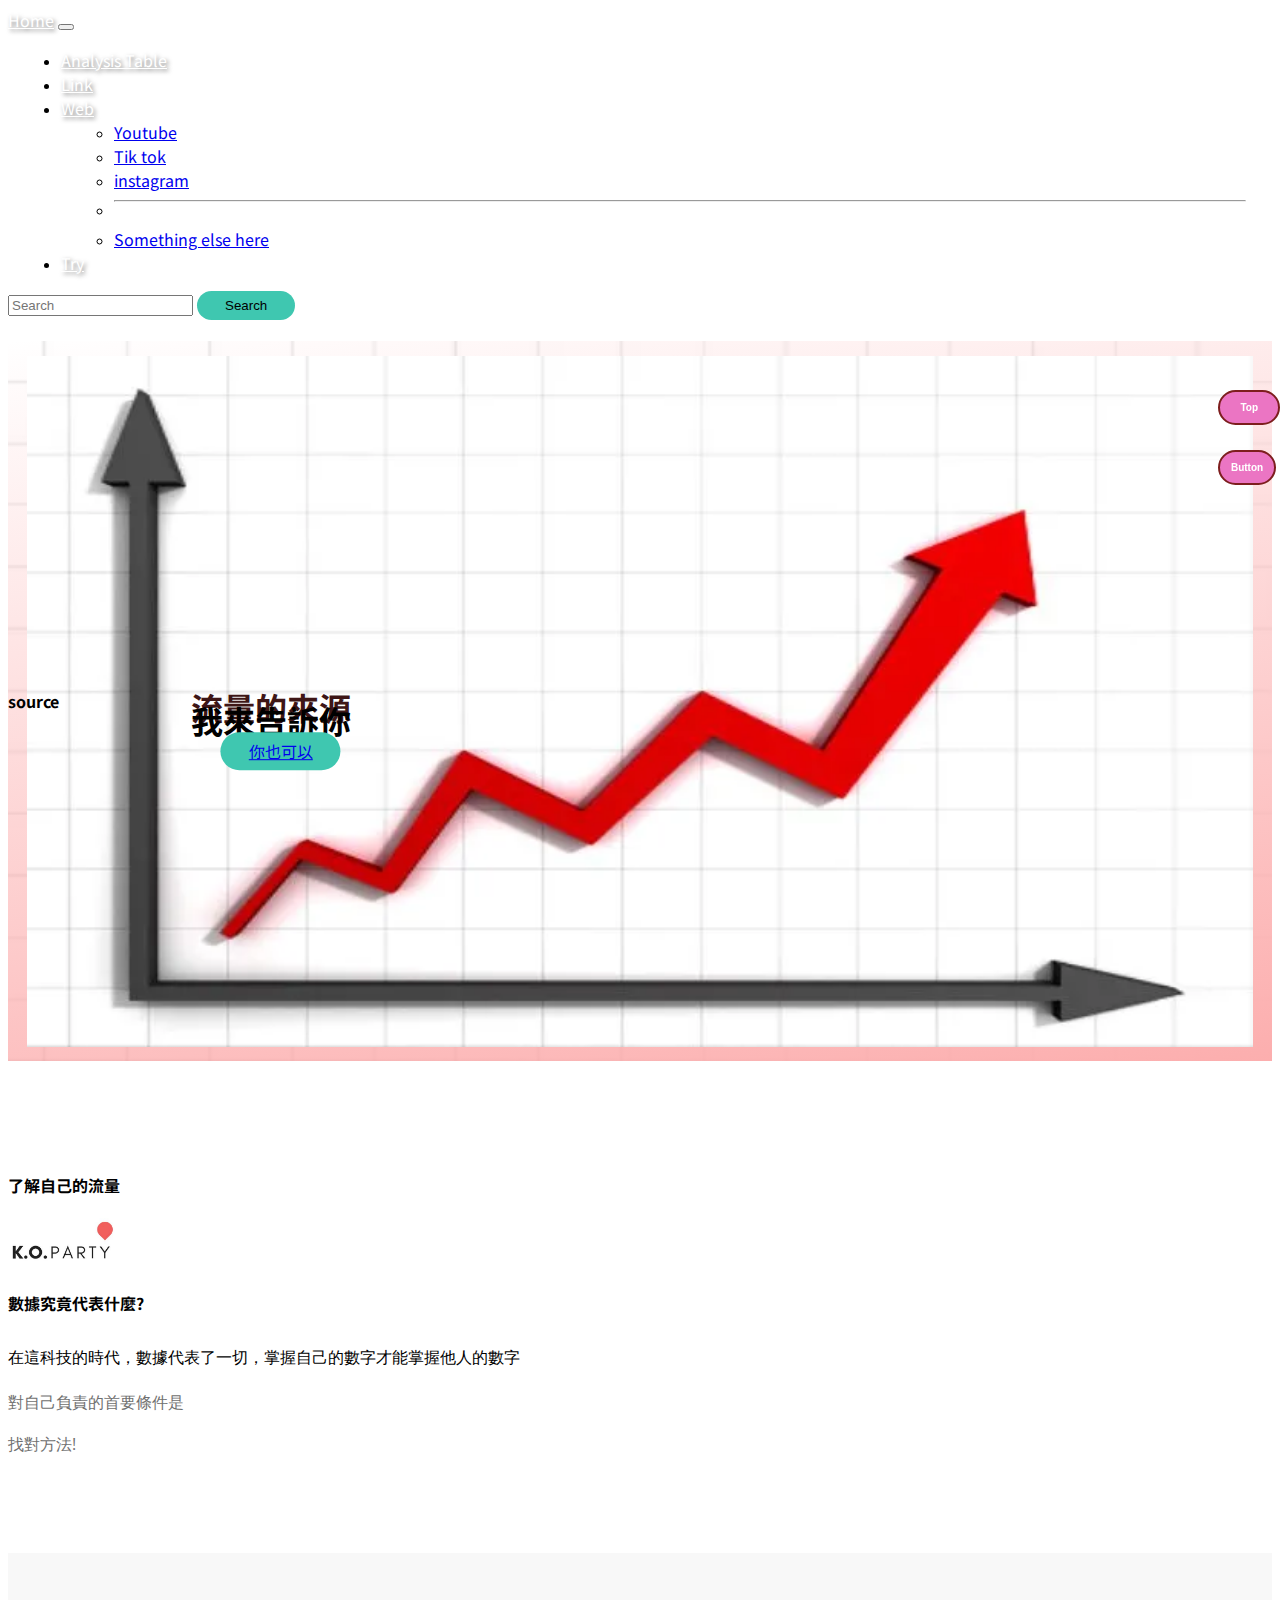
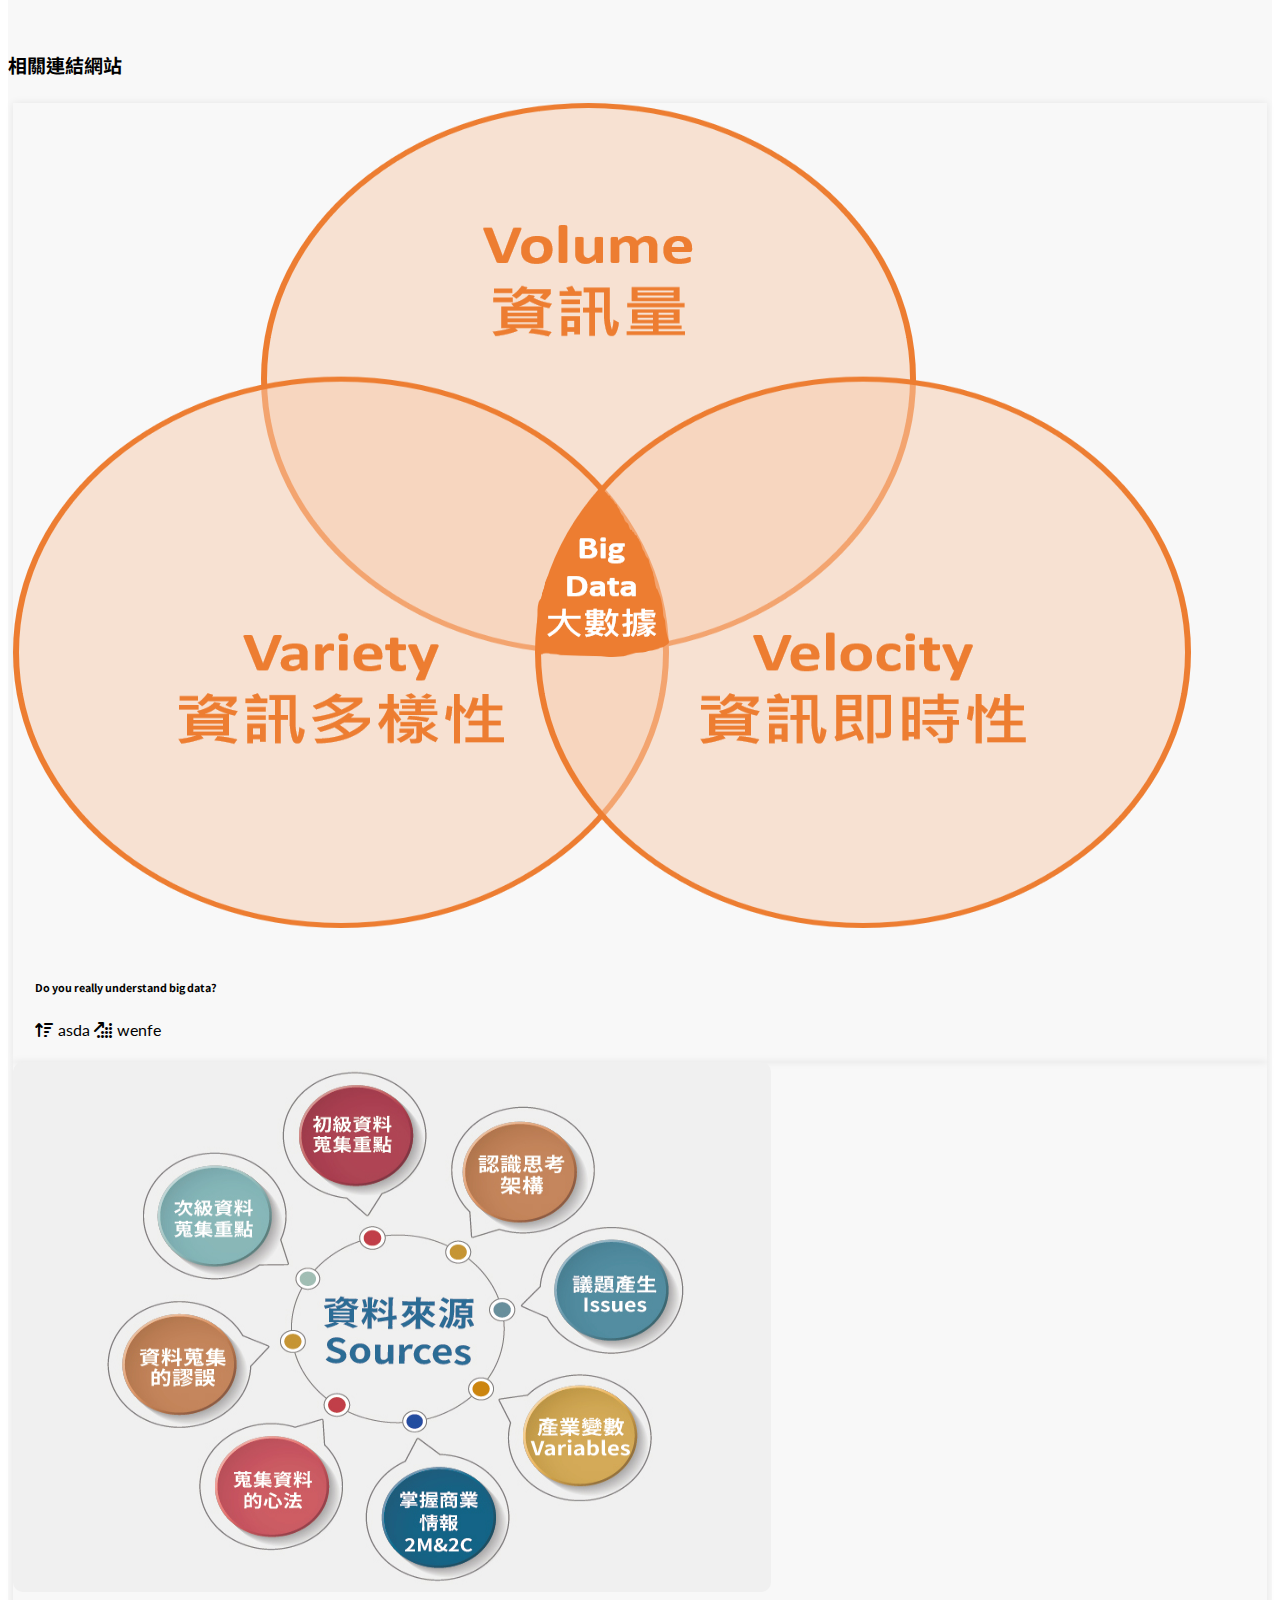
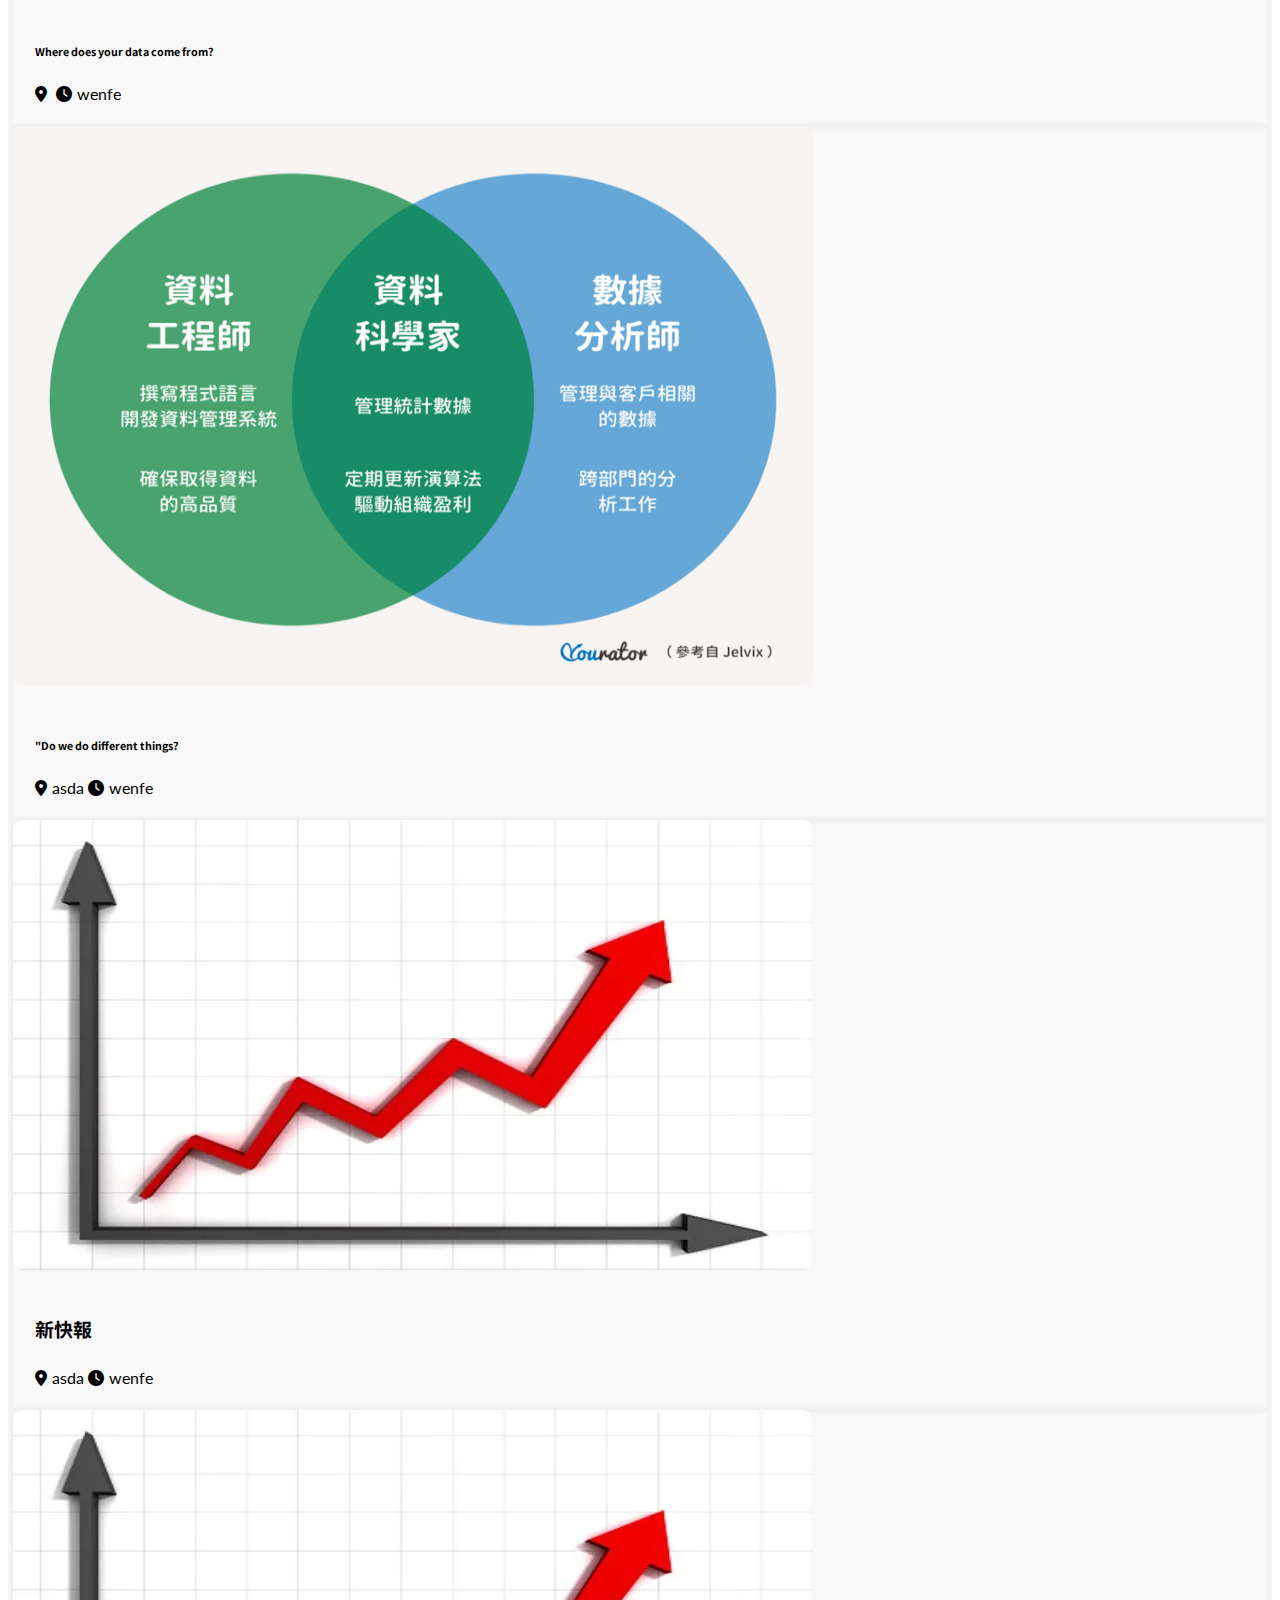
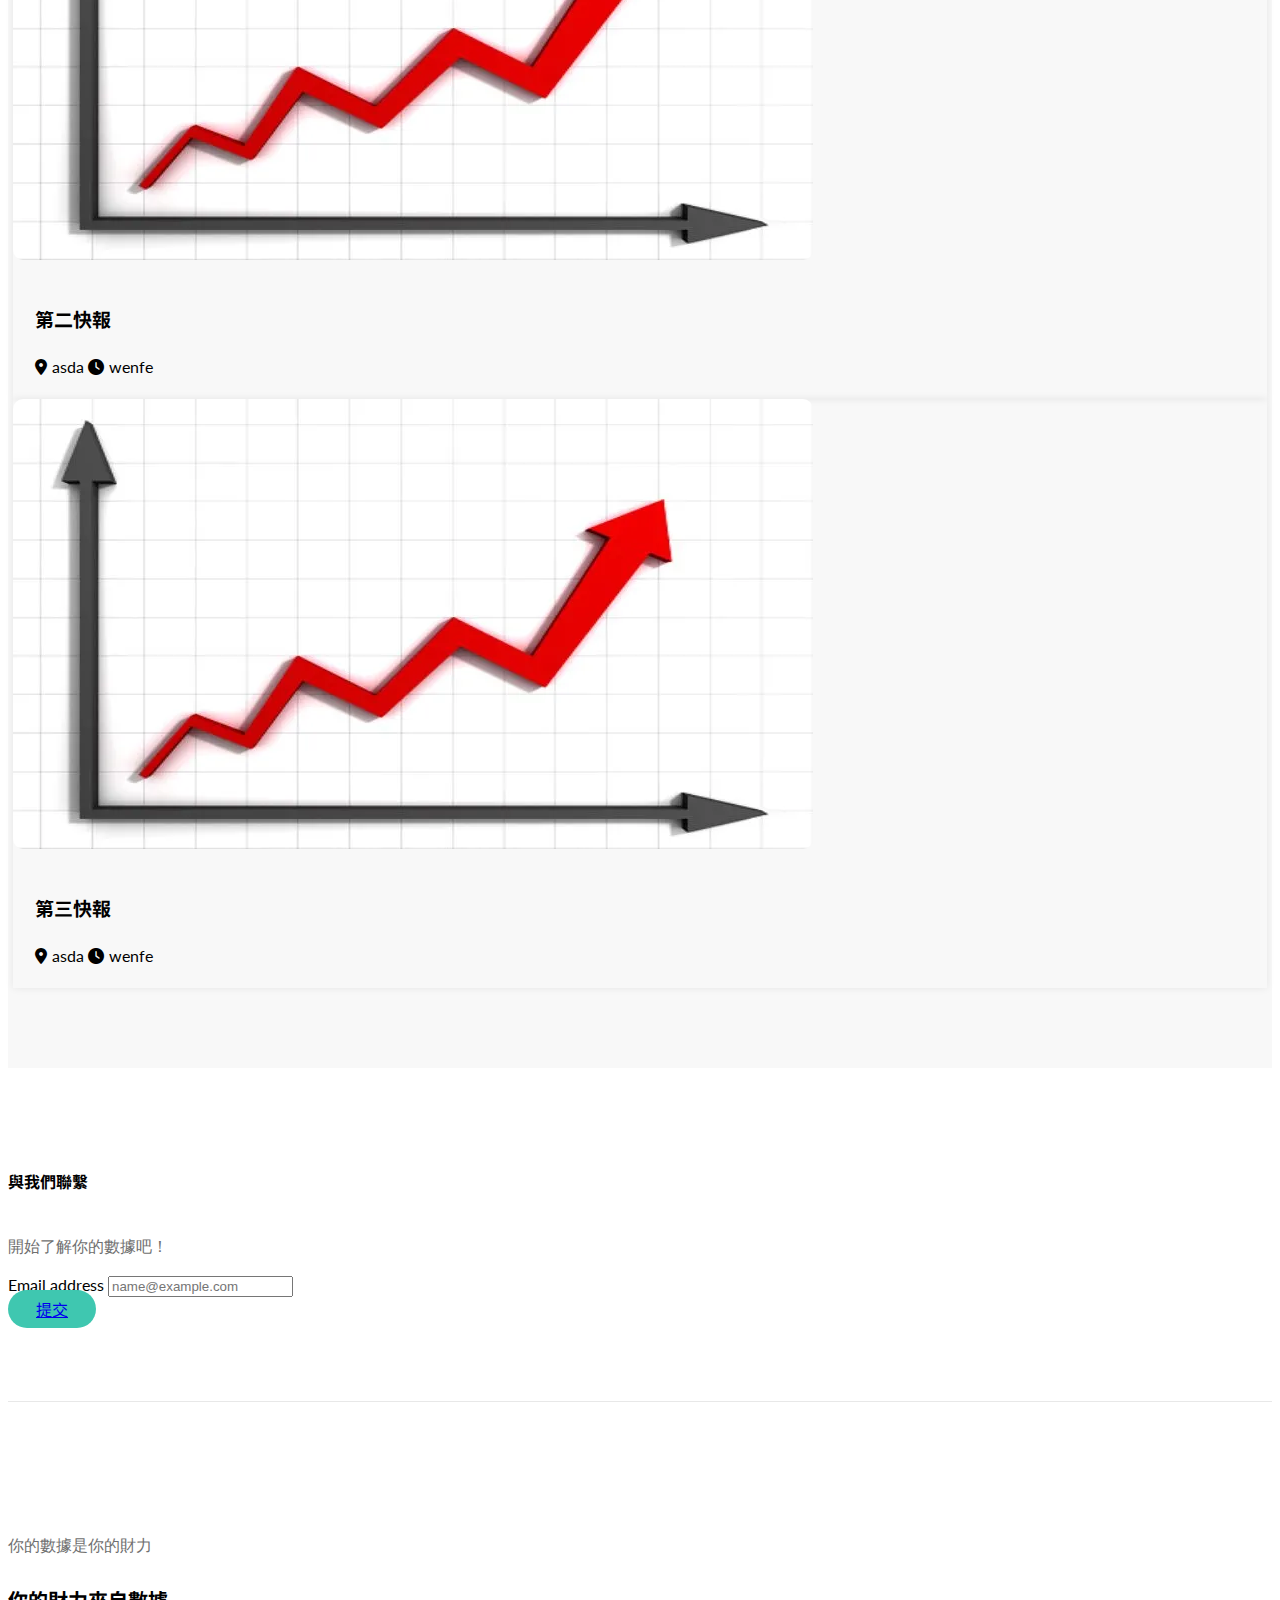
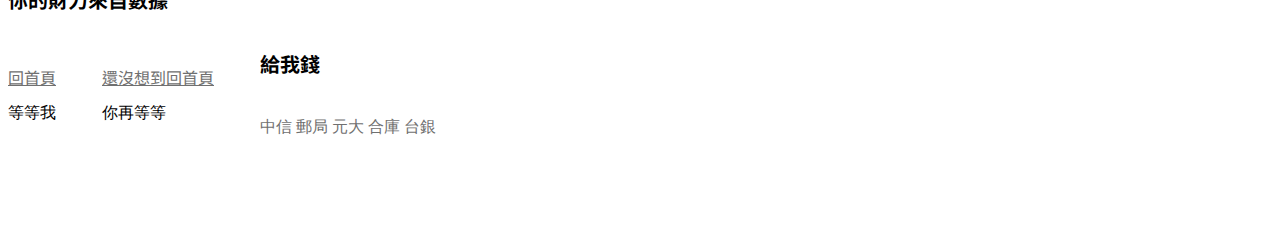
==== index.html @ a4af2086 "Add files via upload" ====
<!DOCTYPE html>
<head>
    <!-- RWD -->
    <meta name="viewport" content="width=device-width, initial-scale=1">
    <!-- 自適應網頁(螢幕大小) -->
    <!-- bootstrap -->
    <link href="https://cdn.jsdelivr.net/npm/bootstrap@5.3.0/dist/css/bootstrap.min.css" rel="stylesheet" integrity="sha384-9ndCyUaIbzAi2FUVXJi0CjmCapSmO7SnpJef0486qhLnuZ2cdeRhO02iuK6FUUVM" crossorigin="anonymous">
    <script src="https://cdn.jsdelivr.net/npm/bootstrap@5.3.0/dist/js/bootstrap.bundle.min.js" integrity="sha384-geWF76RCwLtnZ8qwWowPQNguL3RmwHVBC9FhGdlKrxdiJJigb/j/68SIy3Te4Bkz" crossorigin="anonymous"></script>
    <!-- css -->
    <link rel = "stylesheet" href = "css/style.css">
    <!-- 中文字形 -->
    <link rel="preconnect" href="https://fonts.googleapis.com">
    <link rel="preconnect" href="https://fonts.gstatic.com" crossorigin>
    <link href="https://fonts.googleapis.com/css2?family=Noto+Sans+TC:wght@500&display=swap" rel="stylesheet">
    <!-- 英文字形 -->
    <link rel="preconnect" href="https://fonts.googleapis.com">
    <link rel="preconnect" href="https://fonts.gstatic.com" crossorigin>
    <link href="https://fonts.googleapis.com/css2?family=Open+Sans:ital,wght@1,500&display=swap" rel="stylesheet">

    <link rel="preconnect" href="https://fonts.googleapis.com">
    <link rel="preconnect" href="https://fonts.gstatic.com" crossorigin>
    <link href="https://fonts.googleapis.com/css2?family=Lato:ital@1&display=swap" rel="stylesheet">
    <!-- icon -->
    <link rel="stylesheet" href="https://cdnjs.cloudflare.com/ajax/libs/font-awesome/6.4.0/css/all.min.css">
    <script src="https://kit.fontawesome.com/893f1b6282.js" crossorigin="anonymous"></script>
    
</head>
<body>
    <div id="button-container">
        <button id = "top-button">Top</button>
        <button id = "bottom-button">Button</button>
    </div>
    <div class = 'container'>
        <header>
        <!-- nav -->
        <nav class="navbar navbar-expand-lg bg-danger-subtle">
            <div class="container-fluid">
            <a class="navbar-brand text-with-shadow" aria-current="page" href="#" >Home</a>
            <button class="navbar-toggler" type="button" data-bs-toggle="collapse" data-bs-target="#navbarSupportedContent" aria-controls="navbarSupportedContent" aria-expanded="false" aria-label="Toggle navigation">
                <span class="navbar-toggler-icon"></span>
            </button>
            <div class="collapse navbar-collapse" id="navbarSupportedContent">
                <ul class="navbar-nav me-auto mb-2 mb-lg-0">
                <li class="nav-item">
                    <a class="nav-link text-with-shadow" href="#">Analysis Table</a>
                </li>
                <li class="nav-item">
                    <a class="nav-link text-with-shadow" href="#">Link</a>
                </li>
                <li class="nav-item dropdown">
                    <a class="nav-link dropdown-toggle text-with-shadow" href="#" role="button" data-bs-toggle="dropdown" aria-expanded="false">
                    Web
                    </a>
                    <ul class="dropdown-menu">
                    <li><a class="dropdown-item" href="https://support.google.com/youtube/answer/9314356?hl=zh-Hant">Youtube</a></li>
                    <li><a class="dropdown-item" href="https://www.ikjzd.com/articles/147794">Tik tok</a></li>
                    <li><a class="dropdown-item" href="https://www.ig-hero.com/ig%E6%B5%81%E9%87%8F%E6%80%8E%E9%BA%BC%E7%9C%8B-%E6%8F%90%E5%8D%87%E6%B5%81%E9%87%8F3%E5%A4%A7%E7%A7%98%E8%A8%A3/">instagram</a></li>
                    <li><hr class="dropdown-divider"></li>
                    <li><a class="dropdown-item" href="#">Something else here</a></li>
                    </ul>
                </li>
                <li class="nav-item">
                    <!-- <a class="nav-link disabled">Disabled</a> -->
                    <a class="nav-link text-with-shadow" href = "#">Try</a>
                </li>
                </ul>
                <form class="d-flex" role="search">
                <input class="form-control me-2" type="search" placeholder="Search" aria-label="Search">
                <button class="btn bg-danger text-light fw-medium" type="submit">Search</button>
                </form>
            </div>
            </div>
        </nav>
        </header>
    </div>
    <!-- 第一個區塊banner -->
    <section id="intro"  style = "background: linear-gradient(-10deg, #FCAEAE, transparent) 60%, url(pictures/arrow.jpg) no-repeat center;background-size: cover;">    
        <div class = "jumbotron">
            <div class = "container"> <!-- 如果css有變化 就用div -->
                <div class="col-lg-3 col-md-6" style="padding-right: 0; margin-right: -15px;">
                    <h1 class="display-5 fw-medium" style="margin-right: -15px; background-color: transparent; color: #3e1616; position: absolute; top: 6%; left: 17%; transform: translate(-20%, -60%);">流量的來源</h1>
                </div>               
                <div class="col-lg-3 col-md-6" style="padding-right: 0;">
                      <h1 class="display-6 text-bg-secondary fw-medium" style="margin-right: 0;position: absolute; top:60%; left: 17%; transform: translate(-20%, -60%);">我來告訴你</h1>
                </div>
                <div class="col-lg-2 col-md-6">
                      <h4 class="text-dark mt-3">source</h4>
                </div>
               
                <div class="col-lg-2 col-md-6" style="position: relative;">
                    <a class="btn bg-secondary btn-lg text-light fw-medium" href="#" role="button" style="position: absolute; top: 80%; left: 10%; transform: translate(72%, -60%);">你也可以</a>
                </div>
            </div> 
        </div>
    </section>
    <!-- 第二個區塊介簡 -->
    <section id="second">    
        <div class = "container"> 
            <div class = "row">  
                <div class = "col-md-6 offset-md-2 text-certer"> 
                    <h4>了解自己的流量</h4>
                    <div class = "row"> 
                        <div class = "col-md-4 text-center"> 
                            <img src = pictures/logo.jpg  >
                            <h5>數據究竟代表什麼?</h5>
                        </div>
                        <div class = "col-md-8 text-left"> 
                            <p class = 'lead text fw-medium'>在這科技的時代，數據代表了一切，掌握自己的數字才能掌握他人的數字</p>
                            <p>對自己負責的首要條件是</p>
                            <p>找對方法!</p>
                        </div>
                    </div>
                </div>
            </div>
        </div>  
    </section>
    <!-- 第三個區塊介簡 -->
    <section id="latest">      
        <div class = "container"> 
            <div class = "row">  
                <div class = "col-md-12 text-certer"> 
                        <h4>相關連結網站</h4>
                    <div class = "row"> 
                        <div class = "col-md-4 text-left"> 
                            <div class = 'outer'>
                                <a href = 'https://www.lalamove.com/zh-tw/blog/%E4%B8%80%E6%AC%A1%E6%90%9E%E6%87%82%E5%A4%A7%E6%95%B8%E6%93%9A'>
                                    <div class = 'upper' style="max-width: 100%;">
                                        <img src = "pictures/大數據.jpg" style="max-width: 100%; height: auto; aspect-ratio: 5/3.5;"> 
                                    </div>
                                    </a>    
                                    <div class = "lower"> 
                                        <h6 style="white-space: normal;">Do you really understand big data?</h6>
                                        <span><i class="fa-solid fa-arrow-up-wide-short"></i>asda</span>
                                        <!-- i font awesome -->
                                        <span><i class="fa-solid fa-arrow-up-right-dots"></i>wenfe</span>
                                    </div>
                            </div>
                        </div>
                        <div class = "col-md-4 text-left"> 
                            <div class = 'outer'>
                                <a href = 'http://www.asia-learning.com/course/itemlist/103100'>
                                    <div class = 'upper' style="max-width: 100%;">
                                        <img src = "pictures/sources_map.jpg" style="max-width: 100%; height: auto; aspect-ratio: 5/3.5;"> 
                                    </div>
                                    </a>    
                                    <div class = "lower"> 
                                        <h6 style="white-space: normal;">Where does your data come from?</h6>
                                        <span><i class = 'fas fa-map-marker-alt'></i></span>
                                        <!-- i font awesome -->
                                        <span><i class = 'fas fa-clock'></i>wenfe</span>
                                    </div>
                            </div>
                        </div>
                        <div class = "col-md-4 text-left"> 
                            <div class = 'outer'>
                                <a href = 'https://www.yourator.co/articles/277'>
                                    <div class = 'upper' style="max-width: 100%;">
                                        <img src = "pictures/category.jpg" style="max-width: 100%; height: auto; aspect-ratio: 5/3.5;"> 
                                    </div>
                                    </a>    
                                    <div class = "lower"> 
                                        <h6>"Do we do different things?</h6>
                                        <span><i class = 'fas fa-map-marker-alt'></i>asda</span>
                                        <!-- i font awesome -->
                                        <span><i class = 'fas fa-clock'></i>wenfe</span>
                                    </div>
                            </div>
                        </div>
                        
                    </div>
                    <div class = "row"> 
                        <div class = "col-md-4 text-left"> 
                            <div class = 'outer'>
                                <a href = '#'>
                                    <div class = 'upper'>
                                        <img src = "pictures/arrow.jpg"> 
                                    </div>
                                    </a>    
                                    <div class = "lower"> 
                                        <h4>新快報</h4>
                                        <span><i class = 'fas fa-map-marker-alt'></i>asda</span>
                                        <!-- i font awesome -->
                                        <span><i class = 'fas fa-clock'></i>wenfe</span>
                                    </div>
                            </div>
                        </div>
                        <div class = "col-md-4 text-left"> 
                            <div class = 'outer'>
                                <a href = '#'>
                                    <div class = 'upper'>
                                        <img src = "pictures/arrow.jpg"> 
                                    </div>
                                    </a>    
                                    <div class = "lower"> 
                                        <h4>第二快報</h4>
                                        <span><i class = 'fas fa-map-marker-alt'></i>asda</span>
                                        <!-- i font awesome -->
                                        <span><i class = 'fas fa-clock'></i>wenfe</span>
                                    </div>
                            </div>
                        </div>
                        <div class = "col-md-4 text-left"> 
                            <div class = 'outer'>
                                <a href = '#'>
                                    <div class = 'upper'>
                                        <img src = "pictures/arrow.jpg"> 
                                    </div>
                                    </a>    
                                    <div class = "lower"> 
                                        <h4>第三快報</h4>
                                        <span><i class = 'fas fa-map-marker-alt'></i>asda</span>
                                        <!-- i font awesome -->
                                        <span><i class = 'fas fa-clock'></i>wenfe</span>
                                    </div>
                            </div>
                        </div>
                        
                    </div>
                </div>
            </div>
        </div>
    </section>
    <!-- 第四個區塊email -->
    <section id = 'email'>
        <div class = 'container'>
            <div class = 'row'>
                <div class = 'col-md-8 offset-md-2 text-center'>
                    <h4>與我們聯繫</h4>
                </div>
            </div>
            <div class = 'row'>
                <div class = 'col-md-8 offset-md-2 text-center'>
                    <p>開始了解你的數據吧！</p>
                    <div class="mb-3">
                        <label for="exampleFormControlInput1" class="form-label">Email address</label>
                        <input type="email" class="form-control" id="exampleFormControlInput1" placeholder="name@example.com">
                    </div>
                    <a class = 'btn btn-primary btn-lg' href = '#' role = 'button'>提交</a>
                    </div>
                </div>

            </div>
        </div>
    </section>
    <!-- 第五個區塊footer -->
    <footer>
        <div class = 'container'>
            <div class = 'row'>
                <div class = 'col-md-4'>
                    <img src = '' alt = '' width = '170'>
                    <p>你的數據是你的財力</p>
                </div>
                <div class = 'col-md-4'>
                    <h4>你的財力來自數據</h4>
                    <ul>
                        <li><a href = 'index.html'>回首頁</a></li>
                        <li><a href = 'all.html'></a>等等我</li>
                    </ul>
                    <ul>
                        <li><a href = 'faq.html'>還沒想到回首頁</a></li>
                        <li><a href = 'contact.html'></a>你再等等</li>
                    </ul>
                </div>
                <div class = 'col-md-4'>
                    <h4>給我錢</h4>
                    <p>中信 郵局 元大 合庫 台銀</p>
                </div>
            </div>
        </div>
    </footer>
    <script src= "js/script.js"></script>
</body>
</html>
---- css/style.css ----
#button-container {
    position: fixed;
    top: 50%;
    right: 0;
    transform: translateY(-50%);
	z-index: 9999
}
  
#top-button{
	display: block;
    padding: 10px 20px;
    margin-bottom: 25px;
    border-radius: 20px;
    background-color: #eb75c3;
	border: 2px solid #7d1e1e;
    color: #fff;
    font-size: 10px;
    font-weight: bold;
    text-align: center;
    cursor: pointer;
}
#bottom-button {
	display: block;
    padding: 10px 10.5px;
    margin-bottom: 25px;
    border-radius: 20px;
    background-color: #eb75c3;
	border: 2px solid #7d1e1e;
    color: #fff;
    font-size: 10px;
    font-weight: bold;
    text-align: center;
    cursor: pointer;
}

#top-button:hover,
#bottom-button:hover {
	font-family: Arial, sans-serif;
    background-color: #4285F4;
}

#top-button:focus,
#bottom-button:focus {
    outline: none;
}

.navbar {
	border-radius: 10px;
}

.text-with-shadow {
	color: #fff;
	text-shadow: 2px 2px 4px rgba(0, 0, 0, 0.5);
}

img {
	border-radius: 10px;
}
#intro {
	position: relative;
}
  
#intro::after {
	content: "";
	position: absolute;
	top: 0;
	right: 0;
	bottom: 0;
	left: 0;
	background: url(pictures/arrow.jpg) no-repeat center;
	background-size: cover;
	filter: blur(15px);
	z-index: -1;
  }

h1,h2,h3,h4,h5,h6,a{
	font-family: 'Noto Sans TC', sans-serif;
}

p{
	font-family: 'Open Sans', sans-serif;
}
span,li,label{
	font-family: 'Lato', sans-serif;
}
img{
	max-width:100%;
}
nav li{
	    margin: 0 13px;
}
#intro .jumbotron{
	background: url('../pictures/arrow.jpg');
	background-size: 97% 96%;
    background-repeat: no-repeat;
    background-position: 50%;
    height: 80vh;
    margin-bottom: 10px;
}

#intro .jumbotron .container{
	position:relative;
    top: 50%;
    transform: translate(0, -50%);
}
#intro .btn{
	margin-top: 20px;
}
.btn{
    background-color: #3fc7b0;
    padding: 7px 28px;
    border-radius: 20px;
    border: none;
}
.btn:hover{
	opacity:0.8;
	background-color: #385ec5!important;
}
#second{
	padding: 80px 0px;
}
#second h3, #latest h3{
	margin-bottom: 70px;
	font-size: 32px;
}
#second img{
	/* border-radius: 100%; */
	border-radius: 5px;
    width: 108px;
}
#second h5{
	margin-top: 22px;
    font-size: 16px;
}

p{
	font-size: 16px;
    line-height: 26px;
    color: #707070;
}
p.lead{
	color: black;
	line-height: 31px;
}
#latest {
	background: rgb(248, 248, 248);
	padding: 80px 0px;
}
#latest .upper{
	position:relative;
}
#latest .innertext{
	position:absolute;
	bottom:20px;
	left:30px;
}
#latest .innertext span{
	background: rgba(255,255,255,0.3);
    padding: 5px 16px;
    border-radius: 30px;
}
#latest h4{
	font-size: 19px;
    margin-top: 18px;
}
#latest .lower{
	    padding: 22px;

}
#latest .col-md-4 .outer{
	box-shadow: 0 0 8px 0 rgba(0,0,0,0.08);
	padding: 0px;
	margin: 0 5px;
}
#latest .lower h3{
	font-size: 21px;
	margin-bottom: 20px;
}
#latest a{
	color:black;
}
#latest a{
	color:black;
	text-decoration: none;
}
#latest i{
	margin-right:5px;
}
#email{
	padding: 80px 0px
}
footer{
	padding: 80px 0px
}
#email p{
	margin-top: 40px;
}
#email .btn{
	margin-top: 10px;
	font-size: 16px;
}
footer{
	border-top: 1px solid rgba(0,0,0,0.09);
}
footer img{
	margin-bottom: 30px;
}
footer h4{
	font-size: 20px;
    margin-bottom: 35px;

}
footer ul{
	list-style: none;
    padding: 0;
}
footer ul a{
	color: #707070;
}
footer a{
	color:#f05f5c;
}
footer a:hover{
	color:#f05f5c;
}
footer ul a:hover{
	color: #707070;
	text-decoration: none;
	opacity: 0.8;
}
footer ul li{
	margin-bottom: 10px;
}
footer ul{
	float: left;
    margin-right: 46px;
}
#latest .thehead h3{
    margin-bottom: 7px;
    font-size: 32px;

}
#latest .thehead p{
    margin-bottom: 80px;


}
#latest .thehead .col-md-4 p{
	margin-bottom: 0px;
    margin-top: 25px;
}
#latest .thehead h3.notag{
	margin-bottom: 88px;
}
.card-header .btn,.card-header .btn:hover{
	background:none!important;
	color:black;
}
#intro .jumbotron.jumbotron2{
	height: 400px;
}
#singlecontent{
	padding: 80 0px;
}
.thetag{
	color: #f05f5c;
    font-size: 16px;
    border: 1px solid #f05f5c;
    padding: 10px 18px;
    border-radius: 20px;
    display: inline-block;
    margin-left: 7px;
}
#singlecontent h4{
	margin-top:50px;
}
.apply{
	background-color: #f9f9f9;
	padding: 44px;
}
.apply .btn{
	font-size: 16px;
    margin-top: 31px;
    width: 100%;
}
.applybelow{
	margin-top:80px;
	text-align: center;
}
.btn2{
    color: #707070;
    border: 1px solid #707070;
    padding: 10px 24px;
    border-radius: 20px;
    margin-top: 3px;
    display: inline-block;
}
.btn2:hover{
	text-decoration: none;
	opacity: 0.8;
	color: #707070;
}
#intro .contact{
	height: auto;
    padding: 0px;
}
#intro .contact .col-md-4{
	height: 400px;
    background: rgba(0,0,0,0.5);
    padding: 66px;
    text-align: center;
}
#intro .contact .col-md-4 h1{
	color:white;
}
#intro .contact .col-md-4 p{
	color:white;
}
#intro .contact .col-md-4 hr {
    color: white;
    border-top: 2px solid #f05f5c;
    width: 87px;
    margin-top: 24px;
    margin-bottom: 26px;
}
.cinner{
	position:relative;
    top: 50%;
    transform: translate(0, -50%);
}
#contactcontent{
	padding: 80px 0px;
}
#contactcontent h3{
	margin-bottom: 40px;
}
#contactcontent a{
	color:#f05f5c;
}
#contactcontent a.btn{
	color:white;
}
#contactcontent textarea{
	height:200px;
	margin-bottom: 10px;
}
#contactcontent i{
	display:inline-block;
	margin-right: 4px;
}
@media only screen and (max-width: 768px) {
	#second h5 {
	    margin-bottom: 50px;
	}
	#latest .col-md-4{
		margin-bottom: 60px;
	}
	footer h4 {
	    font-size: 17px;
	    margin-top: 30px;
	    margin-bottom: 18px;
	}
}
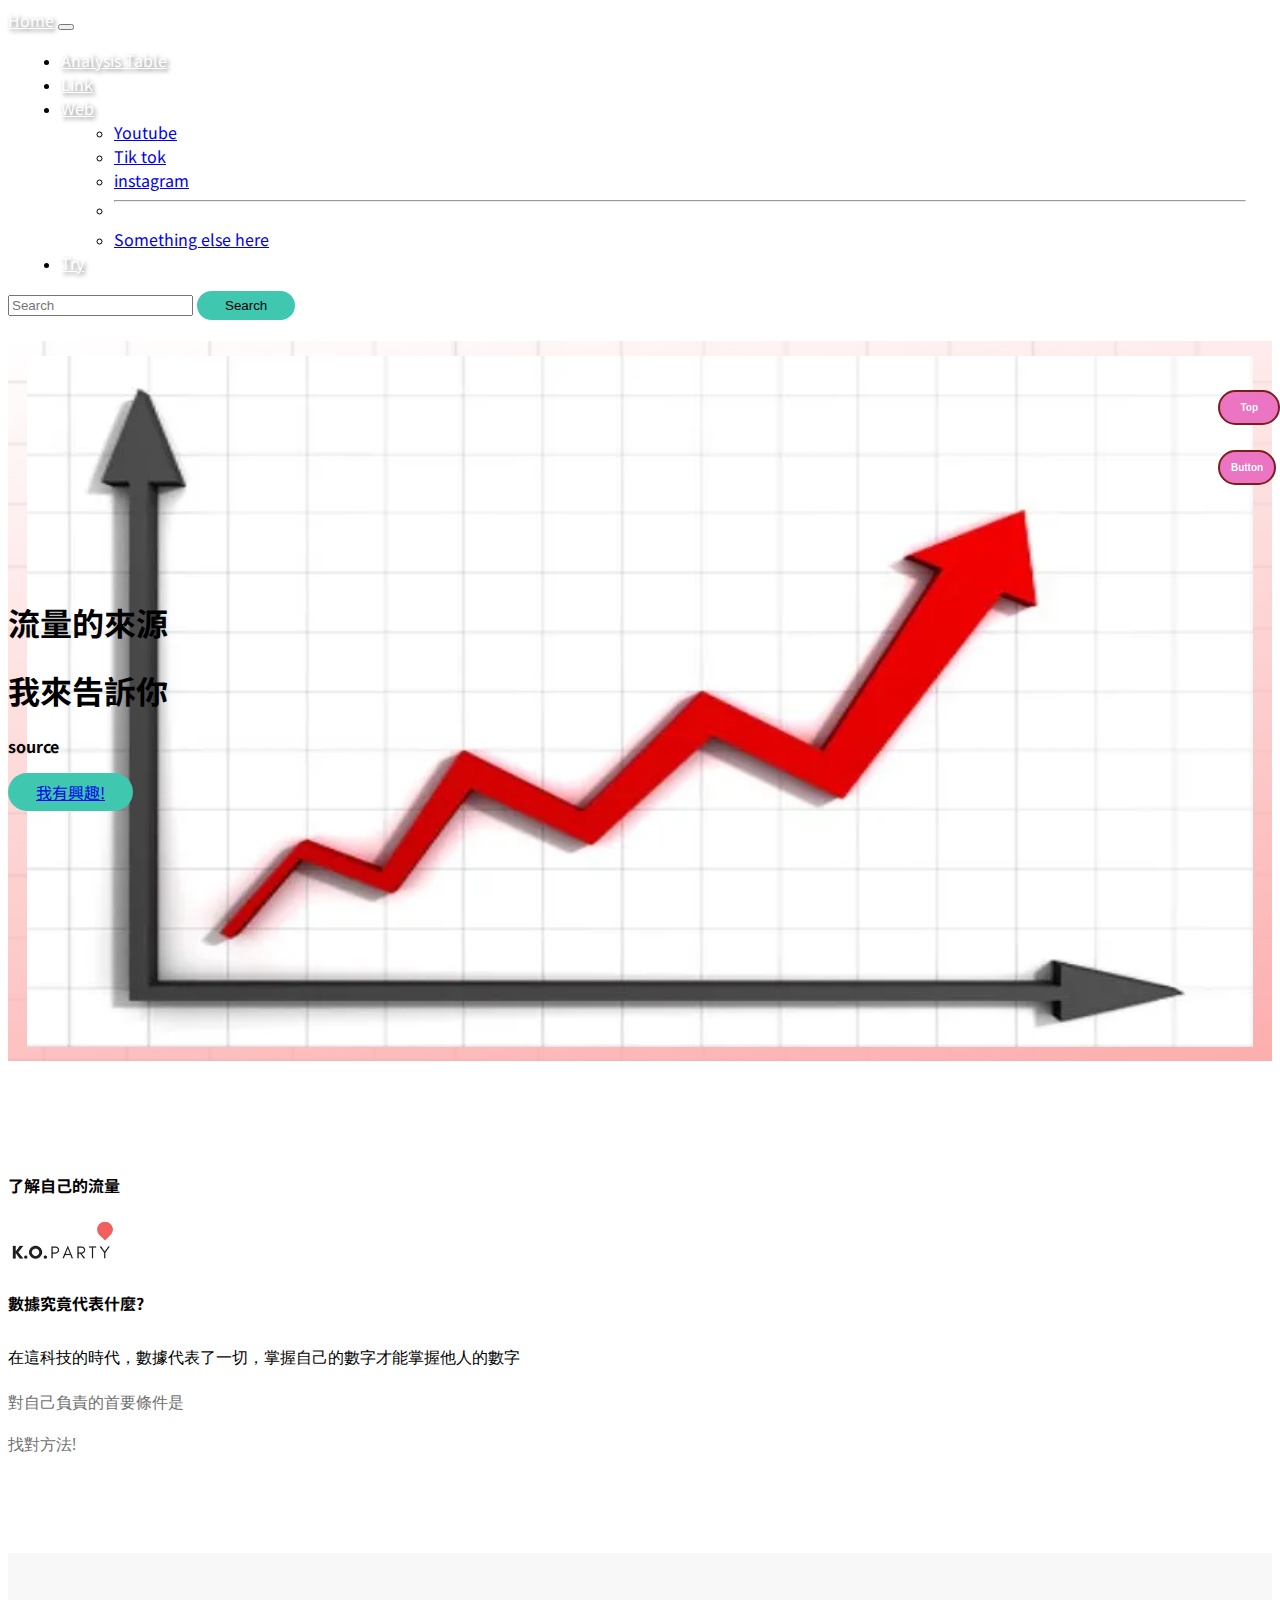
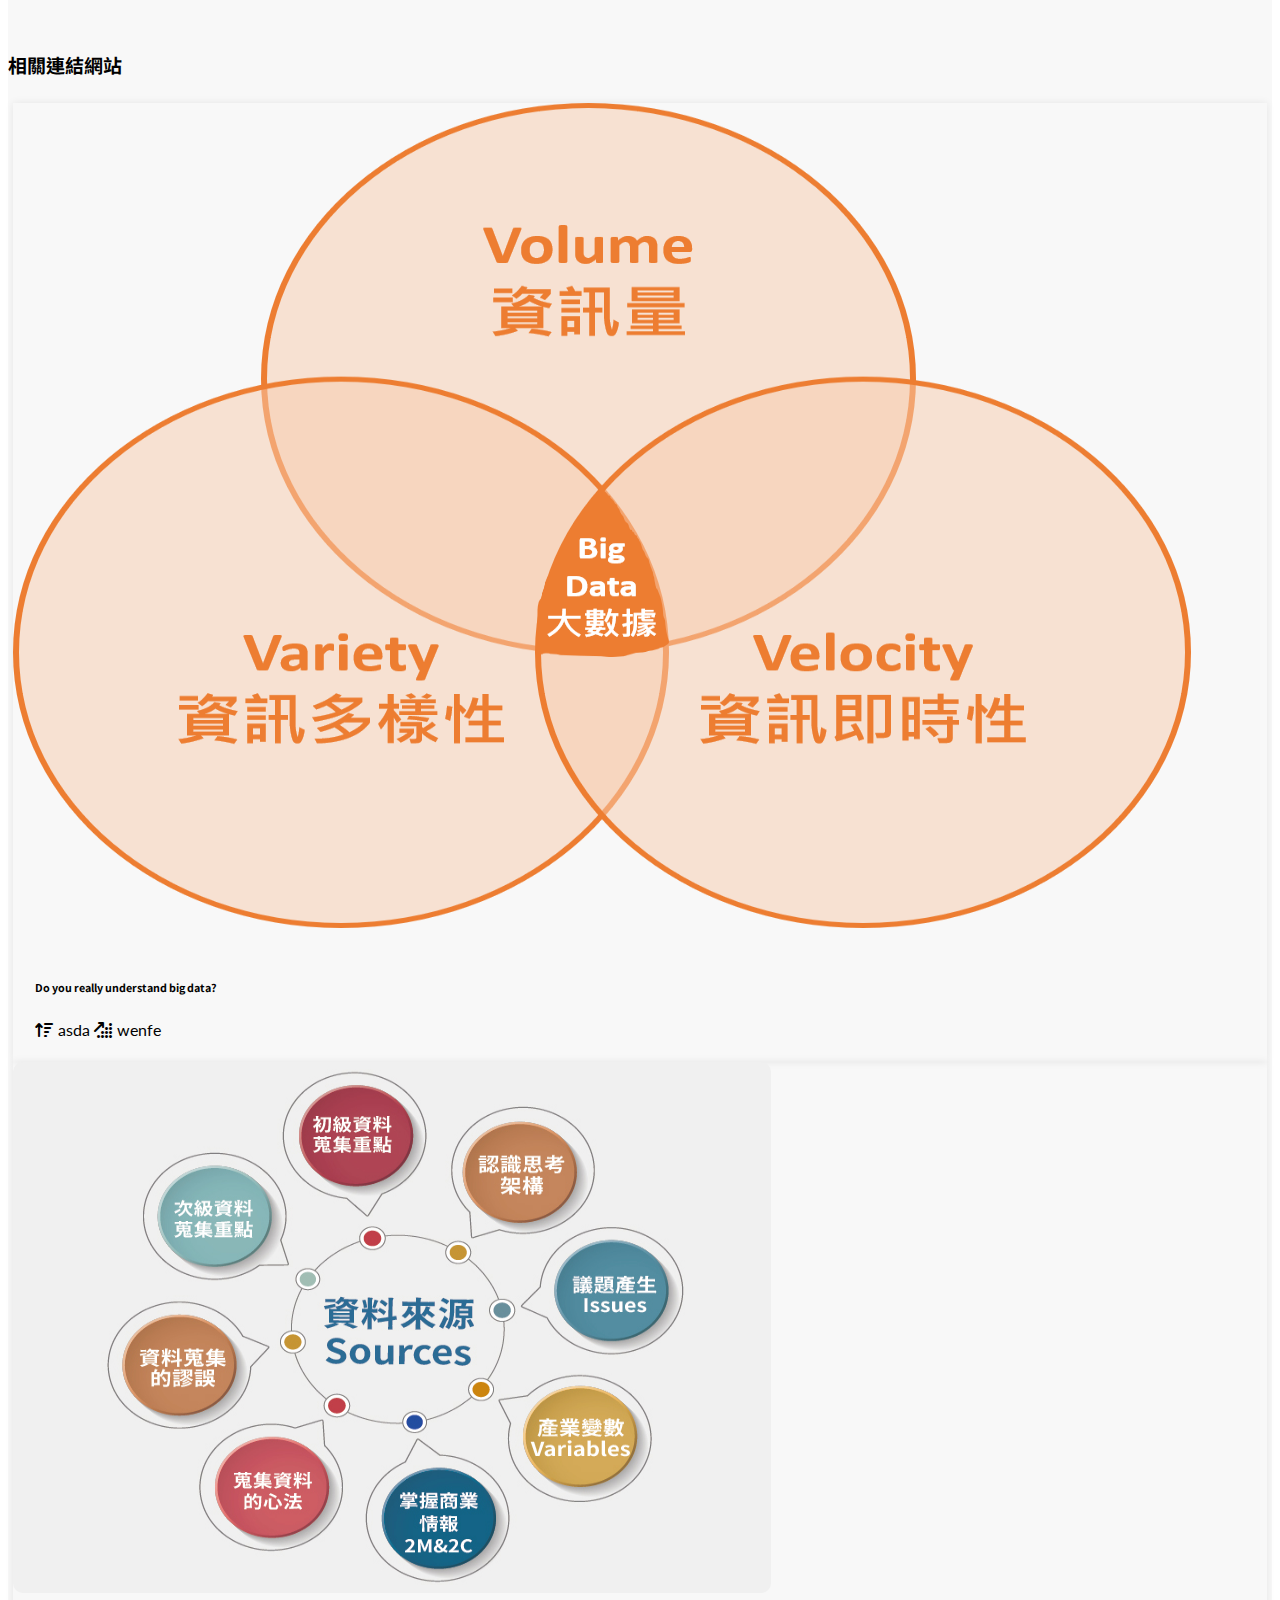
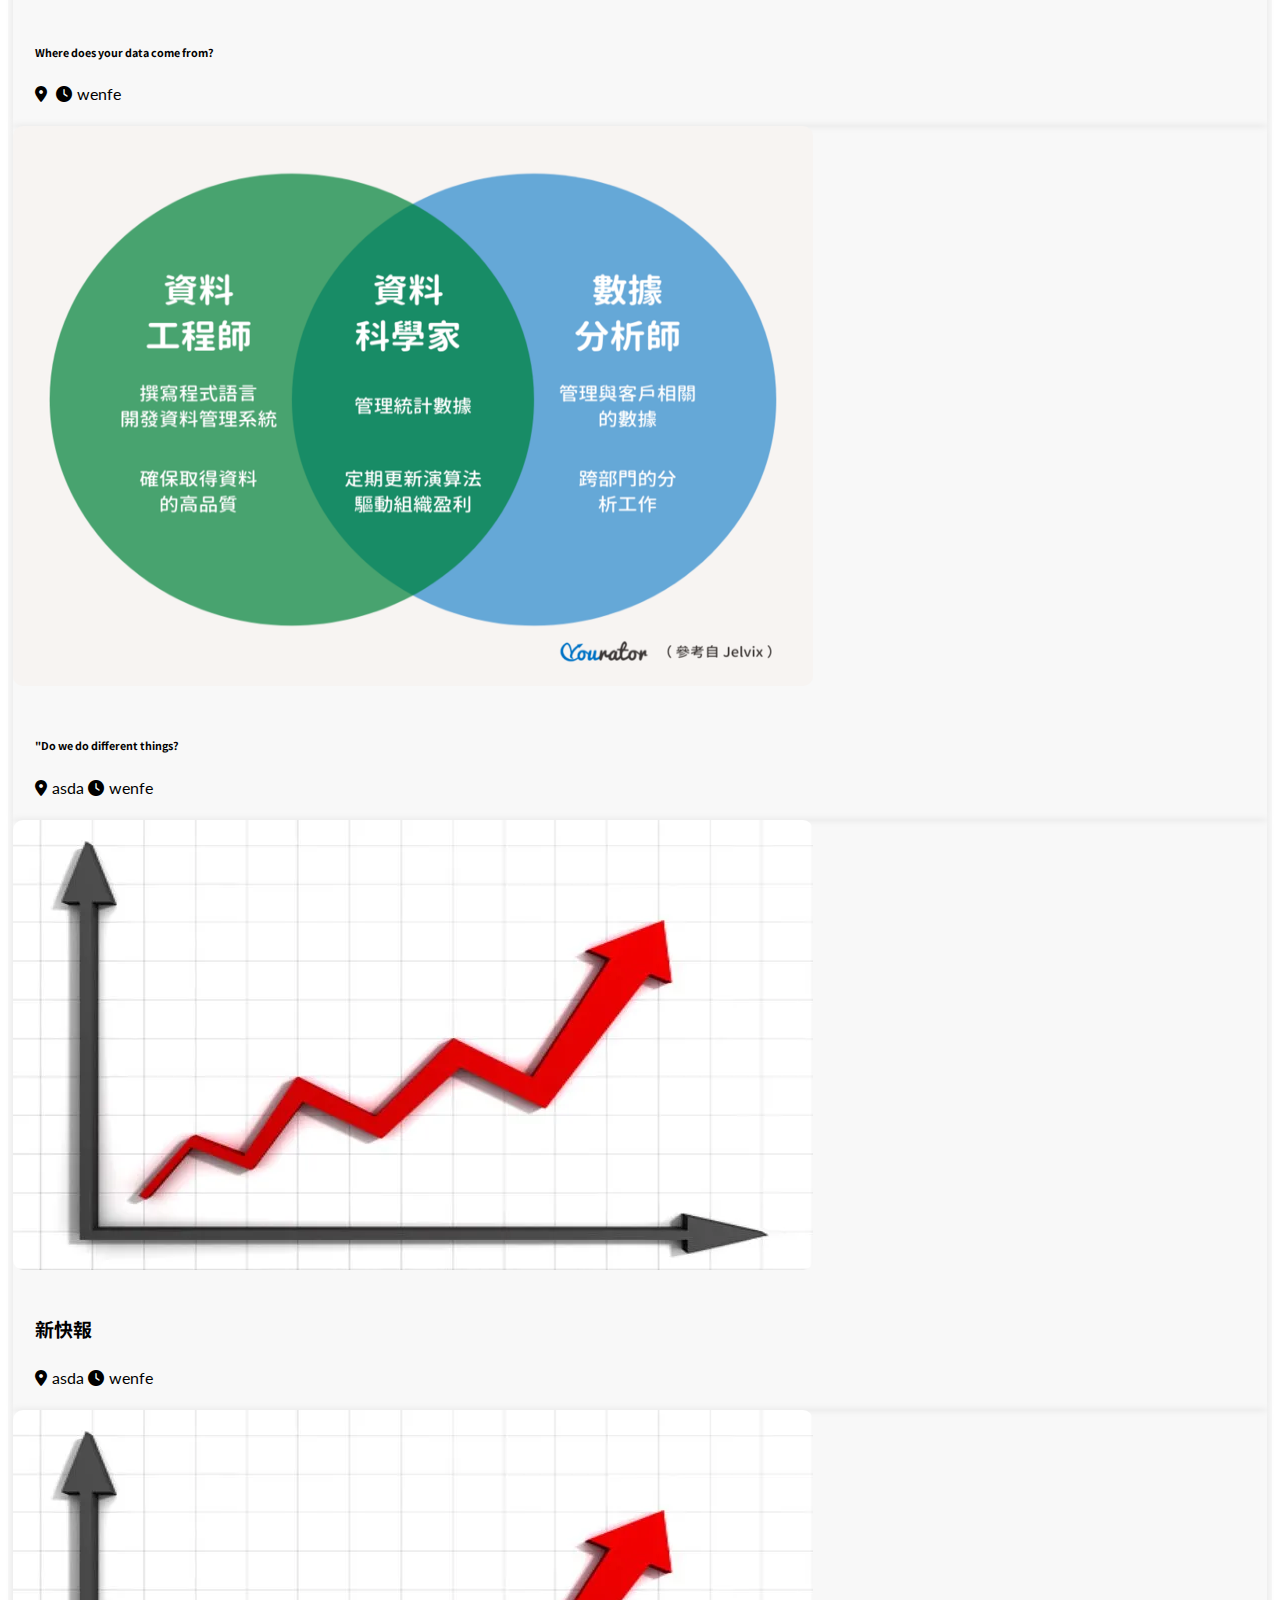
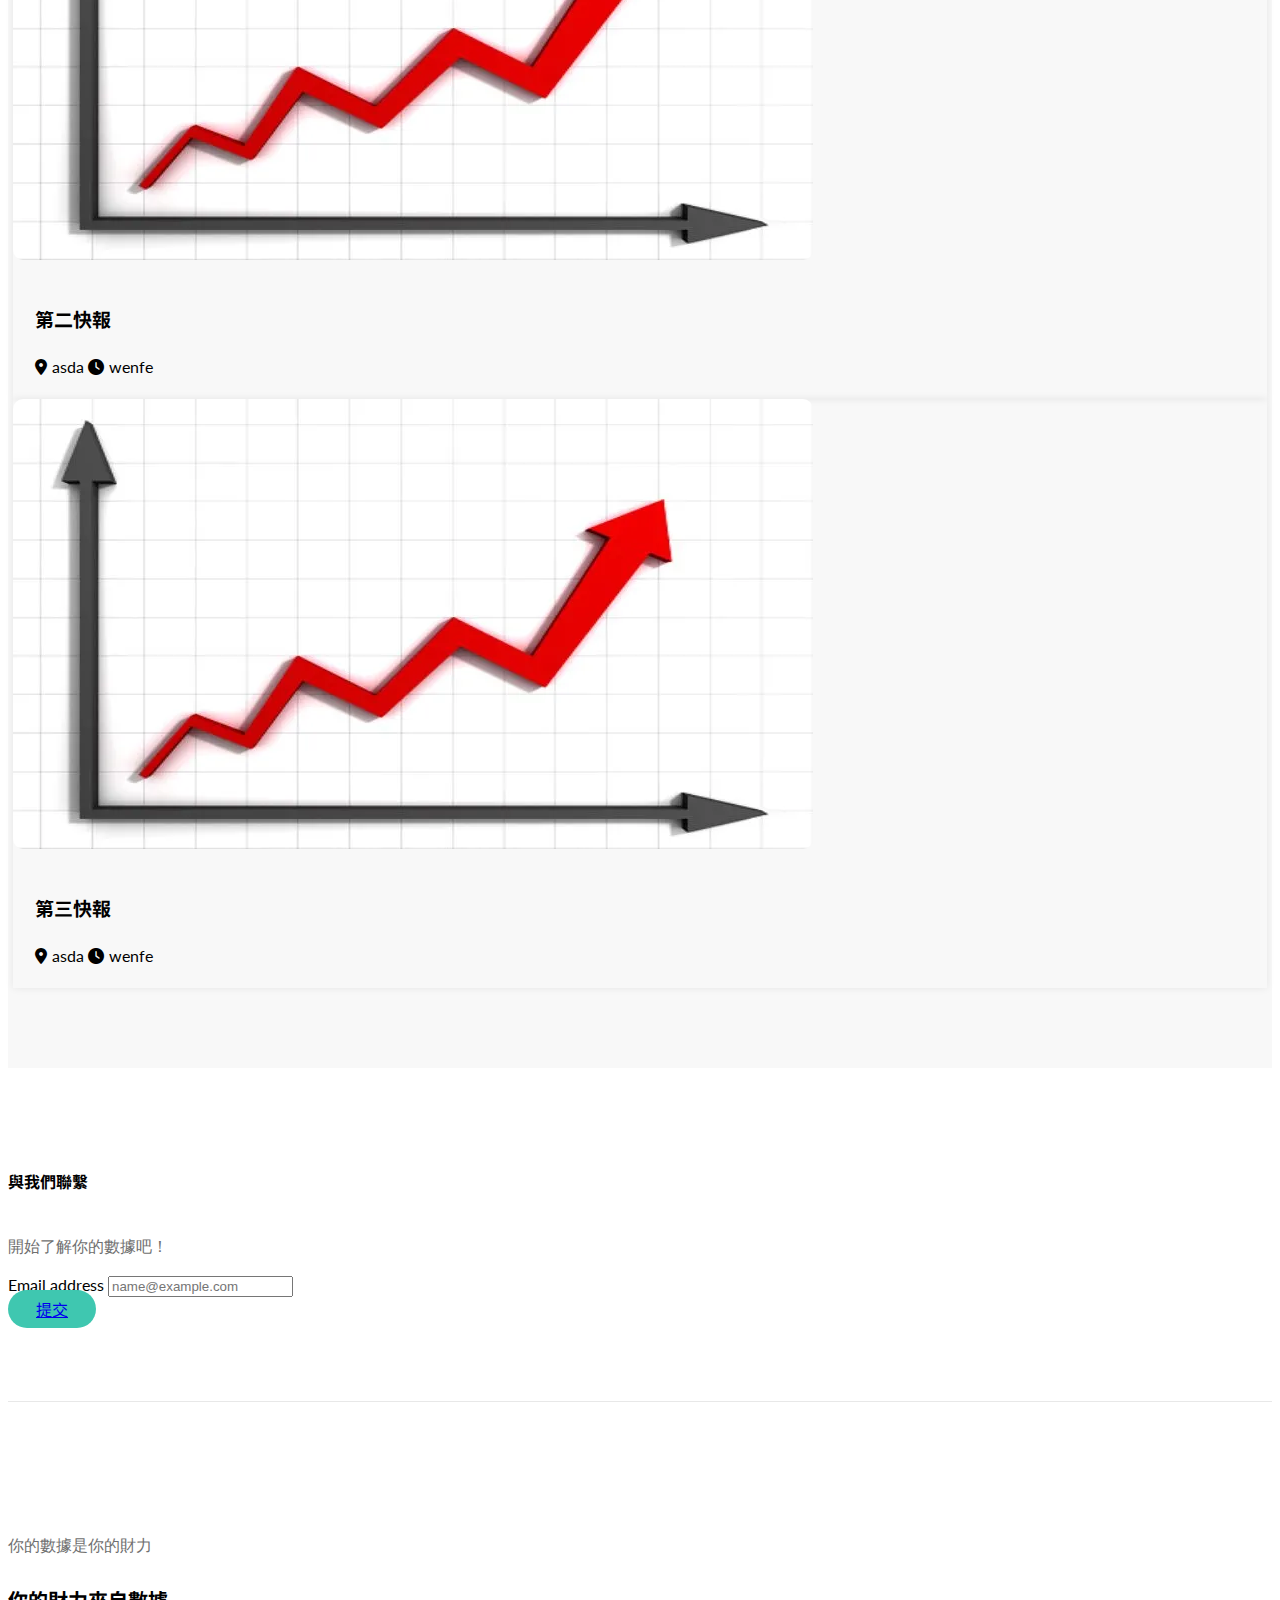
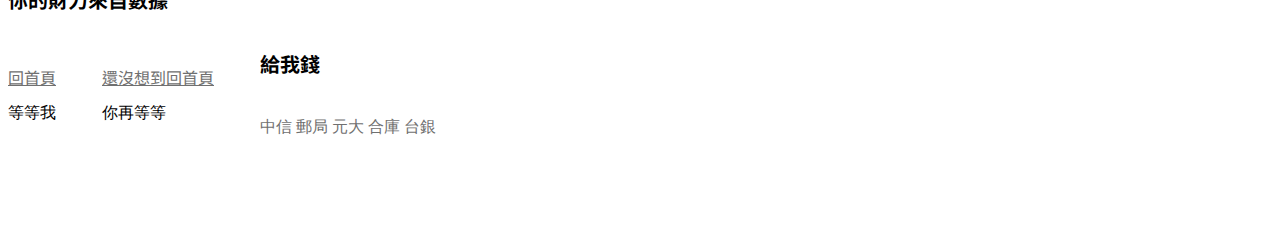
==== commit 8b762706: "Add files via upload" ====
--- a/index.html
+++ b/index.html
@@ -35,7 +35,7 @@
         <!-- nav -->
         <nav class="navbar navbar-expand-lg bg-danger-subtle">
             <div class="container-fluid">
-            <a class="navbar-brand text-with-shadow" aria-current="page" href="#" >Home</a>
+            <a class="navbar-brand text-with-shadow" aria-current="page" href="https://jay900411.github.io/index.html" >Home</a>
             <button class="navbar-toggler" type="button" data-bs-toggle="collapse" data-bs-target="#navbarSupportedContent" aria-controls="navbarSupportedContent" aria-expanded="false" aria-label="Toggle navigation">
                 <span class="navbar-toggler-icon"></span>
             </button>
@@ -78,17 +78,19 @@
         <div class = "jumbotron">
             <div class = "container"> <!-- 如果css有變化 就用div -->
                 <div class="col-lg-3 col-md-6" style="padding-right: 0; margin-right: -15px;">
-                    <h1 class="display-5 fw-medium" style="margin-right: -15px; background-color: transparent; color: #3e1616; position: absolute; top: 6%; left: 17%; transform: translate(-20%, -60%);">流量的來源</h1>
+                    <h1 class="display-5 fw-medium" >流量的來源</h1>
+                    <!-- style="margin-right: -15px; background-color: transparent; color: #3e1616; position: absolute; top: 6%; left: 17%; transform: translate(-20%, -60%);" -->
                 </div>               
                 <div class="col-lg-3 col-md-6" style="padding-right: 0;">
-                      <h1 class="display-6 text-bg-secondary fw-medium" style="margin-right: 0;position: absolute; top:60%; left: 17%; transform: translate(-20%, -60%);">我來告訴你</h1>
+                      <h1 class="display-6 text-bg-secondary fw-medium" >我來告訴你</h1>
+                      <!-- style="margin-right: 0;position: absolute; top:60%; left: 17%; transform: translate(-20%, -60%);" -->
                 </div>
                 <div class="col-lg-2 col-md-6">
                       <h4 class="text-dark mt-3">source</h4>
-                </div>
-               
+                </div>               
                 <div class="col-lg-2 col-md-6" style="position: relative;">
-                    <a class="btn bg-secondary btn-lg text-light fw-medium" href="#" role="button" style="position: absolute; top: 80%; left: 10%; transform: translate(72%, -60%);">你也可以</a>
+                    <a class="btn bg-secondary btn-lg text-light fw-medium" href="#" role="button" >我有興趣!</a>
+                    <!-- style="position: absolute; top: 80%; left: 10%; transform: translate(72%, -60%);" -->
                 </div>
             </div> 
         </div>
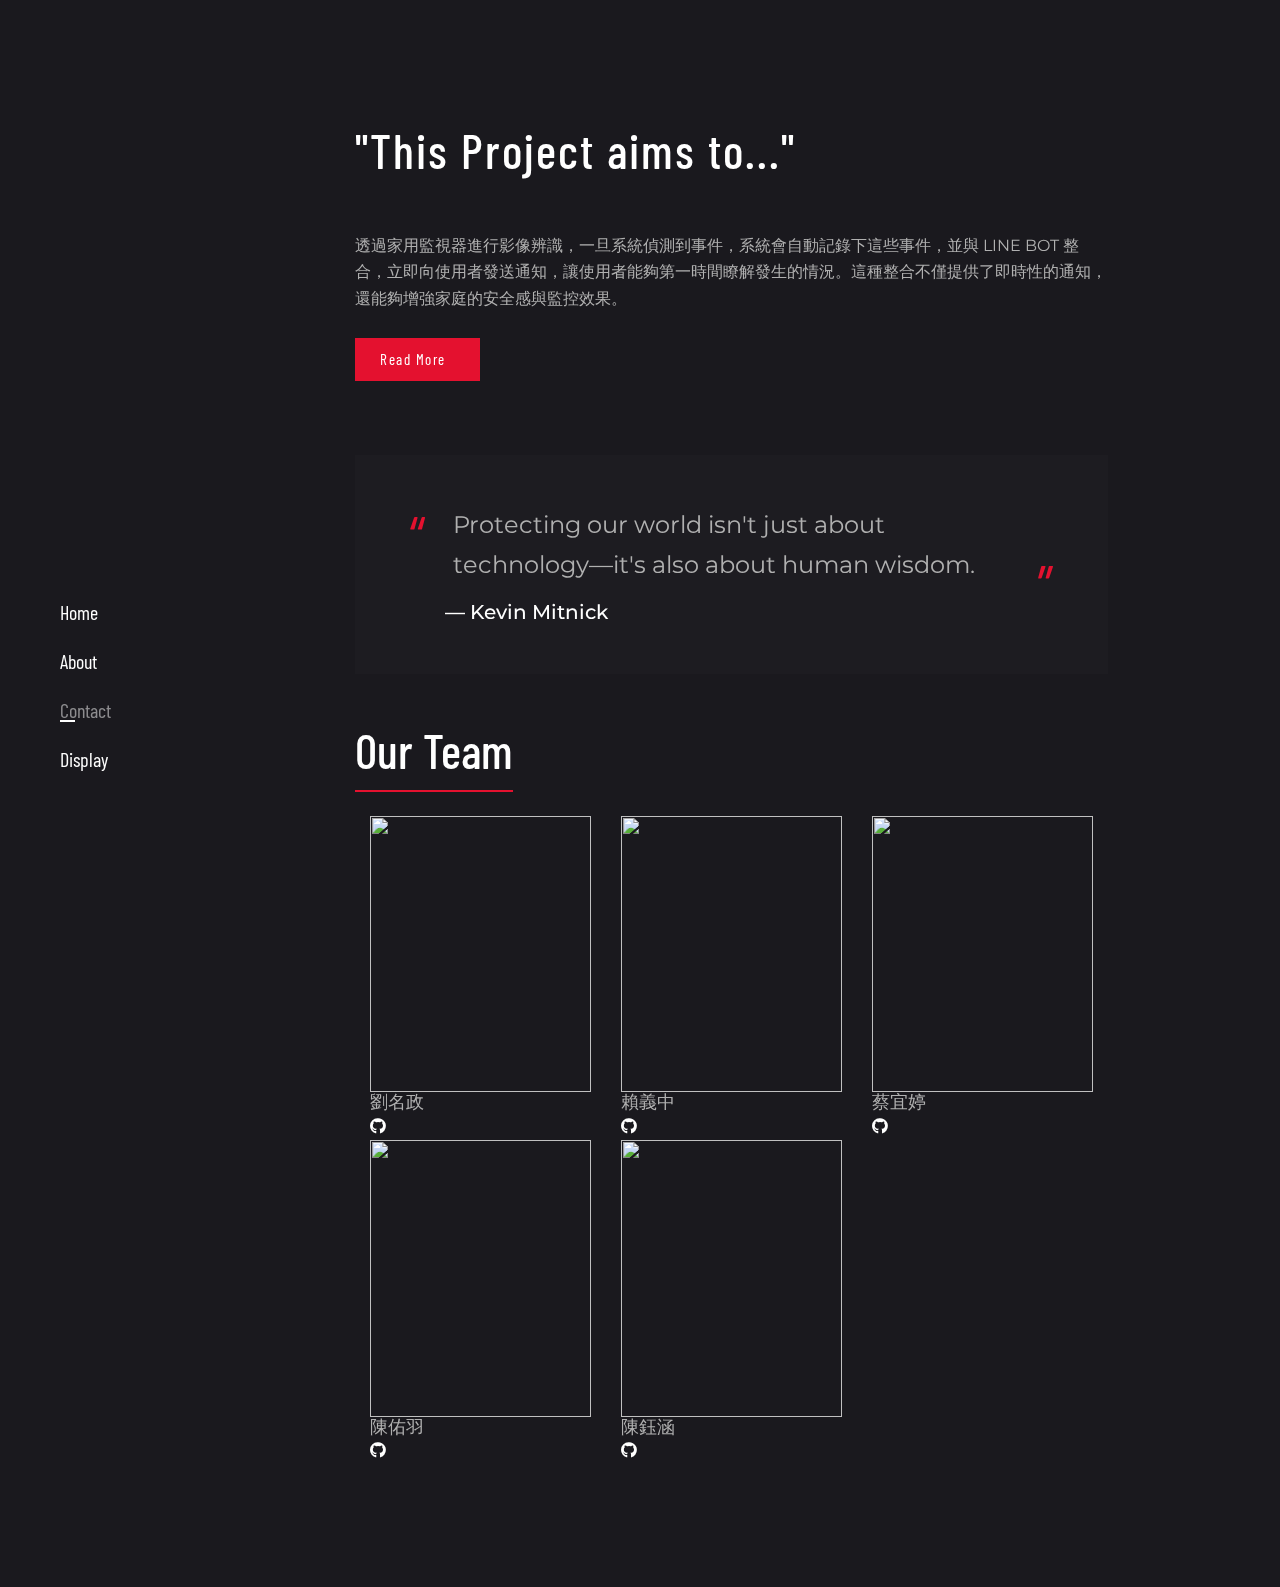
==== commit 41e8ca73: "Add files via upload" ====
--- a/index.html
+++ b/index.html
@@ -1,275 +1,203 @@
-<!DOCTYPE html>
-<head>
-    <!-- RWD -->
-    <meta name="viewport" content="width=device-width, initial-scale=1">
-    <!-- 自適應網頁(螢幕大小) -->
-    <!-- bootstrap -->
-    <link href="https://cdn.jsdelivr.net/npm/bootstrap@5.3.0/dist/css/bootstrap.min.css" rel="stylesheet" integrity="sha384-9ndCyUaIbzAi2FUVXJi0CjmCapSmO7SnpJef0486qhLnuZ2cdeRhO02iuK6FUUVM" crossorigin="anonymous">
-    <script src="https://cdn.jsdelivr.net/npm/bootstrap@5.3.0/dist/js/bootstrap.bundle.min.js" integrity="sha384-geWF76RCwLtnZ8qwWowPQNguL3RmwHVBC9FhGdlKrxdiJJigb/j/68SIy3Te4Bkz" crossorigin="anonymous"></script>
-    <!-- css -->
-    <link rel = "stylesheet" href = "css/style.css">
-    <!-- 中文字形 -->
-    <link rel="preconnect" href="https://fonts.googleapis.com">
-    <link rel="preconnect" href="https://fonts.gstatic.com" crossorigin>
-    <link href="https://fonts.googleapis.com/css2?family=Noto+Sans+TC:wght@500&display=swap" rel="stylesheet">
-    <!-- 英文字形 -->
-    <link rel="preconnect" href="https://fonts.googleapis.com">
-    <link rel="preconnect" href="https://fonts.gstatic.com" crossorigin>
-    <link href="https://fonts.googleapis.com/css2?family=Open+Sans:ital,wght@1,500&display=swap" rel="stylesheet">
-
-    <link rel="preconnect" href="https://fonts.googleapis.com">
-    <link rel="preconnect" href="https://fonts.gstatic.com" crossorigin>
-    <link href="https://fonts.googleapis.com/css2?family=Lato:ital@1&display=swap" rel="stylesheet">
-    <!-- icon -->
-    <link rel="stylesheet" href="https://cdnjs.cloudflare.com/ajax/libs/font-awesome/6.4.0/css/all.min.css">
-    <script src="https://kit.fontawesome.com/893f1b6282.js" crossorigin="anonymous"></script>
-    
-</head>
-<body>
-    <div id="button-container">
-        <button id = "top-button">Top</button>
-        <button id = "bottom-button">Button</button>
-    </div>
-    <div class = 'container'>
-        <header>
-        <!-- nav -->
-        <nav class="navbar navbar-expand-lg bg-danger-subtle">
-            <div class="container-fluid">
-            <a class="navbar-brand text-with-shadow" aria-current="page" href="https://jay900411.github.io/index.html" >Home</a>
-            <button class="navbar-toggler" type="button" data-bs-toggle="collapse" data-bs-target="#navbarSupportedContent" aria-controls="navbarSupportedContent" aria-expanded="false" aria-label="Toggle navigation">
-                <span class="navbar-toggler-icon"></span>
-            </button>
-            <div class="collapse navbar-collapse" id="navbarSupportedContent">
-                <ul class="navbar-nav me-auto mb-2 mb-lg-0">
-                <li class="nav-item">
-                    <a class="nav-link text-with-shadow" href="#">Analysis Table</a>
-                </li>
-                <li class="nav-item">
-                    <a class="nav-link text-with-shadow" href="#">Link</a>
-                </li>
-                <li class="nav-item dropdown">
-                    <a class="nav-link dropdown-toggle text-with-shadow" href="#" role="button" data-bs-toggle="dropdown" aria-expanded="false">
-                    Web
-                    </a>
-                    <ul class="dropdown-menu">
-                    <li><a class="dropdown-item" href="https://support.google.com/youtube/answer/9314356?hl=zh-Hant">Youtube</a></li>
-                    <li><a class="dropdown-item" href="https://www.ikjzd.com/articles/147794">Tik tok</a></li>
-                    <li><a class="dropdown-item" href="https://www.ig-hero.com/ig%E6%B5%81%E9%87%8F%E6%80%8E%E9%BA%BC%E7%9C%8B-%E6%8F%90%E5%8D%87%E6%B5%81%E9%87%8F3%E5%A4%A7%E7%A7%98%E8%A8%A3/">instagram</a></li>
-                    <li><hr class="dropdown-divider"></li>
-                    <li><a class="dropdown-item" href="#">Something else here</a></li>
-                    </ul>
-                </li>
-                <li class="nav-item">
-                    <!-- <a class="nav-link disabled">Disabled</a> -->
-                    <a class="nav-link text-with-shadow" href = "#">Try</a>
-                </li>
-                </ul>
-                <form class="d-flex" role="search">
-                <input class="form-control me-2" type="search" placeholder="Search" aria-label="Search">
-                <button class="btn bg-danger text-light fw-medium" type="submit">Search</button>
-                </form>
-            </div>
-            </div>
-        </nav>
-        </header>
-    </div>
-    <!-- 第一個區塊banner -->
-    <section id="intro"  style = "background: linear-gradient(-10deg, #FCAEAE, transparent) 60%, url(pictures/arrow.jpg) no-repeat center;background-size: cover;">    
-        <div class = "jumbotron">
-            <div class = "container"> <!-- 如果css有變化 就用div -->
-                <div class="col-lg-3 col-md-6" style="padding-right: 0; margin-right: -15px;">
-                    <h1 class="display-5 fw-medium" >流量的來源</h1>
-                    <!-- style="margin-right: -15px; background-color: transparent; color: #3e1616; position: absolute; top: 6%; left: 17%; transform: translate(-20%, -60%);" -->
-                </div>               
-                <div class="col-lg-3 col-md-6" style="padding-right: 0;">
-                      <h1 class="display-6 text-bg-secondary fw-medium" >我來告訴你</h1>
-                      <!-- style="margin-right: 0;position: absolute; top:60%; left: 17%; transform: translate(-20%, -60%);" -->
-                </div>
-                <div class="col-lg-2 col-md-6">
-                      <h4 class="text-dark mt-3">source</h4>
-                </div>               
-                <div class="col-lg-2 col-md-6" style="position: relative;">
-                    <a class="btn bg-secondary btn-lg text-light fw-medium" href="#" role="button" >我有興趣!</a>
-                    <!-- style="position: absolute; top: 80%; left: 10%; transform: translate(72%, -60%);" -->
-                </div>
-            </div> 
-        </div>
-    </section>
-    <!-- 第二個區塊介簡 -->
-    <section id="second">    
-        <div class = "container"> 
-            <div class = "row">  
-                <div class = "col-md-6 offset-md-2 text-certer"> 
-                    <h4>了解自己的流量</h4>
-                    <div class = "row"> 
-                        <div class = "col-md-4 text-center"> 
-                            <img src = pictures/logo.jpg  >
-                            <h5>數據究竟代表什麼?</h5>
-                        </div>
-                        <div class = "col-md-8 text-left"> 
-                            <p class = 'lead text fw-medium'>在這科技的時代，數據代表了一切，掌握自己的數字才能掌握他人的數字</p>
-                            <p>對自己負責的首要條件是</p>
-                            <p>找對方法!</p>
-                        </div>
-                    </div>
-                </div>
-            </div>
-        </div>  
-    </section>
-    <!-- 第三個區塊介簡 -->
-    <section id="latest">      
-        <div class = "container"> 
-            <div class = "row">  
-                <div class = "col-md-12 text-certer"> 
-                        <h4>相關連結網站</h4>
-                    <div class = "row"> 
-                        <div class = "col-md-4 text-left"> 
-                            <div class = 'outer'>
-                                <a href = 'https://www.lalamove.com/zh-tw/blog/%E4%B8%80%E6%AC%A1%E6%90%9E%E6%87%82%E5%A4%A7%E6%95%B8%E6%93%9A'>
-                                    <div class = 'upper' style="max-width: 100%;">
-                                        <img src = "pictures/大數據.jpg" style="max-width: 100%; height: auto; aspect-ratio: 5/3.5;"> 
-                                    </div>
-                                    </a>    
-                                    <div class = "lower"> 
-                                        <h6 style="white-space: normal;">Do you really understand big data?</h6>
-                                        <span><i class="fa-solid fa-arrow-up-wide-short"></i>asda</span>
-                                        <!-- i font awesome -->
-                                        <span><i class="fa-solid fa-arrow-up-right-dots"></i>wenfe</span>
-                                    </div>
-                            </div>
-                        </div>
-                        <div class = "col-md-4 text-left"> 
-                            <div class = 'outer'>
-                                <a href = 'http://www.asia-learning.com/course/itemlist/103100'>
-                                    <div class = 'upper' style="max-width: 100%;">
-                                        <img src = "pictures/sources_map.jpg" style="max-width: 100%; height: auto; aspect-ratio: 5/3.5;"> 
-                                    </div>
-                                    </a>    
-                                    <div class = "lower"> 
-                                        <h6 style="white-space: normal;">Where does your data come from?</h6>
-                                        <span><i class = 'fas fa-map-marker-alt'></i></span>
-                                        <!-- i font awesome -->
-                                        <span><i class = 'fas fa-clock'></i>wenfe</span>
-                                    </div>
-                            </div>
-                        </div>
-                        <div class = "col-md-4 text-left"> 
-                            <div class = 'outer'>
-                                <a href = 'https://www.yourator.co/articles/277'>
-                                    <div class = 'upper' style="max-width: 100%;">
-                                        <img src = "pictures/category.jpg" style="max-width: 100%; height: auto; aspect-ratio: 5/3.5;"> 
-                                    </div>
-                                    </a>    
-                                    <div class = "lower"> 
-                                        <h6>"Do we do different things?</h6>
-                                        <span><i class = 'fas fa-map-marker-alt'></i>asda</span>
-                                        <!-- i font awesome -->
-                                        <span><i class = 'fas fa-clock'></i>wenfe</span>
-                                    </div>
-                            </div>
-                        </div>
-                        
-                    </div>
-                    <div class = "row"> 
-                        <div class = "col-md-4 text-left"> 
-                            <div class = 'outer'>
-                                <a href = '#'>
-                                    <div class = 'upper'>
-                                        <img src = "pictures/arrow.jpg"> 
-                                    </div>
-                                    </a>    
-                                    <div class = "lower"> 
-                                        <h4>新快報</h4>
-                                        <span><i class = 'fas fa-map-marker-alt'></i>asda</span>
-                                        <!-- i font awesome -->
-                                        <span><i class = 'fas fa-clock'></i>wenfe</span>
-                                    </div>
-                            </div>
-                        </div>
-                        <div class = "col-md-4 text-left"> 
-                            <div class = 'outer'>
-                                <a href = '#'>
-                                    <div class = 'upper'>
-                                        <img src = "pictures/arrow.jpg"> 
-                                    </div>
-                                    </a>    
-                                    <div class = "lower"> 
-                                        <h4>第二快報</h4>
-                                        <span><i class = 'fas fa-map-marker-alt'></i>asda</span>
-                                        <!-- i font awesome -->
-                                        <span><i class = 'fas fa-clock'></i>wenfe</span>
-                                    </div>
-                            </div>
-                        </div>
-                        <div class = "col-md-4 text-left"> 
-                            <div class = 'outer'>
-                                <a href = '#'>
-                                    <div class = 'upper'>
-                                        <img src = "pictures/arrow.jpg"> 
-                                    </div>
-                                    </a>    
-                                    <div class = "lower"> 
-                                        <h4>第三快報</h4>
-                                        <span><i class = 'fas fa-map-marker-alt'></i>asda</span>
-                                        <!-- i font awesome -->
-                                        <span><i class = 'fas fa-clock'></i>wenfe</span>
-                                    </div>
-                            </div>
-                        </div>
-                        
-                    </div>
-                </div>
-            </div>
-        </div>
-    </section>
-    <!-- 第四個區塊email -->
-    <section id = 'email'>
-        <div class = 'container'>
-            <div class = 'row'>
-                <div class = 'col-md-8 offset-md-2 text-center'>
-                    <h4>與我們聯繫</h4>
-                </div>
-            </div>
-            <div class = 'row'>
-                <div class = 'col-md-8 offset-md-2 text-center'>
-                    <p>開始了解你的數據吧！</p>
-                    <div class="mb-3">
-                        <label for="exampleFormControlInput1" class="form-label">Email address</label>
-                        <input type="email" class="form-control" id="exampleFormControlInput1" placeholder="name@example.com">
-                    </div>
-                    <a class = 'btn btn-primary btn-lg' href = '#' role = 'button'>提交</a>
-                    </div>
-                </div>
-
-            </div>
-        </div>
-    </section>
-    <!-- 第五個區塊footer -->
-    <footer>
-        <div class = 'container'>
-            <div class = 'row'>
-                <div class = 'col-md-4'>
-                    <img src = '' alt = '' width = '170'>
-                    <p>你的數據是你的財力</p>
-                </div>
-                <div class = 'col-md-4'>
-                    <h4>你的財力來自數據</h4>
-                    <ul>
-                        <li><a href = 'index.html'>回首頁</a></li>
-                        <li><a href = 'all.html'></a>等等我</li>
-                    </ul>
-                    <ul>
-                        <li><a href = 'faq.html'>還沒想到回首頁</a></li>
-                        <li><a href = 'contact.html'></a>你再等等</li>
-                    </ul>
-                </div>
-                <div class = 'col-md-4'>
-                    <h4>給我錢</h4>
-                    <p>中信 郵局 元大 合庫 台銀</p>
-                </div>
-            </div>
-        </div>
-    </footer>
-    <script src= "js/script.js"></script>
-</body>
+<!DOCTYPE html>
+<html>
+<head>
+    <meta charset="utf-8">
+    <title>Camera Detector</title>
+
+    <!-- mobile responsive meta -->
+    <meta name="viewport" content="width=device-width, initial-scale=1">
+    <meta name="viewport" content="width=device-width, initial-scale=1, maximum-scale=1">
+
+    <!-- ** Plugins Needed for the Project ** -->
+    <!-- Bootstrap -->
+    <link rel="stylesheet" href="plugins/bootstrap/bootstrap.min.css">
+    <link rel="stylesheet" href="plugins/fontawesome/css/all.css">
+
+    <!-- Main Stylesheet -->
+    <link href="css/style.css" rel="stylesheet">
+
+    <!--Favicon-->
+    <link rel="shortcut icon" href="images/logo1.png" type="image/x-icon">
+    <link rel="icon" href="images/ai1.jpg" type="image/x-icon">
+
+</head>
+<body>
+    <!-- START preloader-wrapper -->
+    <div class="preloader-wrapper">
+        <div class="preloader-inner">
+            <div class="spinner-border text-red"></div>
+        </div>
+    </div>
+    <!-- END preloader-wrapper -->
+    
+    <!-- START main-wrapper -->
+    <section class="d-flex">
+  
+<!-- start of sidenav -->
+<aside><div class="sidenav position-sticky d-flex flex-column justify-content-between">
+    <a class="navbar-brand" href="index.html" class="logo">
+        <img src="images/logo2.png" alt="">
+    </a>
+    <!-- end of navbar-brand -->
+    <div class="navbar navbar-dark my-4 p-0 font-primary">
+        <ul class="navbar-nav w-100">
+          <li class="nav-item ">
+            <a class="nav-link text-white px-0 pt-0" href="index.html">Home</a>
+        </li>
+        <li class="nav-item ">
+            <a class="nav-link text-white px-0" href="about_us.html">About</a>
+        </li>
+        <li class="nav-item active">
+            <a class="nav-link text-white px-0" href="contact.html">Contact</a>
+        </li>
+        <li class="nav-item ">
+            <a class="nav-link text-white px-0" href="display.html">Display</a>
+        <li class="nav-item mt-3">
+            <li class="nav-item mt-3">
+              <div class="gtranslate_wrapper">
+              <script>window.gtranslateSettings = {"default_language":"zh-TW","native_language_names":true,"languages":["zh-TW","en","ja"],"wrapper_selector":".gtranslate_wrapper"}</script>
+              <script src="https://cdn.gtranslate.net/widgets/latest/dropdown.js" defer></script>
+              </div>
+            </li>
+            </li>
+        </ul>
+    </div>
+    <!-- end of navbar -->
+
+</div></aside>
+<!-- end of sidenav -->
+    <div class="main-content">
+        <!-- start of mobile-nav -->
+<header class="mobile-nav pt-4">
+    <div class="container">
+        <div class="row align-items-center">
+            <div class="col-6">
+                <a href="index.html">
+                    <img src="images/logo2.png" alt="">
+                </a>
+            </div>
+            <div class="col-6 text-right">
+                <button class="nav-toggle bg-transparent border text-white">
+                    <span class="fas fa-bars"></span>
+                </button>
+            </div>
+        </div>
+    </div>
+</header>
+
+<!-- end of mobile-nav -->
+
+            <div class="container py-4 my-5">    
+                <div class="row justify-content-between">
+                    <div class="col-lg-10">
+                        <img class="img-fluid" src="images/post/post-lg/project.png" alt="">
+                        <h1 class="text-white add-letter-space mt-4">"This Project aims to..."</h1>
+                        <br>
+                        <br>
+                        <p>透過家用監視器進行影像辨識，一旦系統偵測到事件，系統會自動記錄下這些事件，並與 LINE BOT 整合，立即向使用者發送通知，讓使用者能夠第一時間瞭解發生的情況。這種整合不僅提供了即時性的通知，還能夠增強家庭的安全感與監控效果。</p>
+                        <br>
+                        <a href="about_us.html" class="btn btn-primary">Read More <img src="images/arrow-right.png" alt=""></a>
+                        <br>
+                        <br>
+                        <div class="blockquote bg-dark my-5">
+                            <p class="blockquote-text pl-2">Protecting our world isn't just about technology—it's also about human wisdom.</p>
+                            <span class="blockquote-footer text-white h4 mt-3">Kevin Mitnick</span>
+                        </div>
+                         <!-- end headings -->
+                        <!-- Our Team -->
+                        <div class="widget">
+                            <h1 class="widget-title text-white d-inline-block mb-4">Our Team</h1>
+                            <div class="container">
+                              <div class="row">
+                                <div class="col-md-4 col-sm-6 mx-auto">
+                                  <div class="box">
+                                    <div class="img-box">
+                                      <img src="images/photo.jpg" alt="">
+                                    </div>
+                                    <div class="detail-box" >
+                                      <h5>
+                                        劉名政
+                                      </h5>
+                                      <a href="https://github.com/foylaou" class="text-white text-red-onHover pr-2" target="_blank">
+                                        <i class="fab fa-github"></i>
+                                        </a>
+                                    </div>
+                                  </div>
+                                </div>
+                                <div class="col-md-4 col-sm-6 mx-auto">
+                                  <div class="box">
+                                    <div class="img-box">
+                                      <img src="images/photo1.jpg" alt="">
+                                    </div>
+                                    <div class="detail-box">
+                                      <h5>
+                                        賴義中
+                                      </h5>
+                                      <a href="https://github.com/jay900411" class="text-white text-red-onHover pr-2" target="_blank">
+                                        <i class="fab fa-github"></i>
+                                        </a>
+                                    </div>
+                                  </div>
+                                </div>
+                                <div class="col-md-4 col-sm-6 mx-auto">
+                                  <div class="box">
+                                    <div class="img-box">
+                                      <img src="images/photo2.jpg" alt="">
+                                    </div>
+                                    <div class="detail-box">
+                                      <h5>
+                                        蔡宜婷
+                                      </h5>
+                                      <a href="https://github.com/vegetable1003" class="text-white text-red-onHover pr-2" target="_blank">
+                                        <i class="fab fa-github"></i>
+                                        </a>
+                                    </div>
+                                  </div>
+                                </div>
+                                <div class="col-md-4 col-sm-6 ">
+                                    <div class="box">
+                                      <div class="img-box">
+                                        <img src="images/post/post-sm/Patrick Star.jpg" alt="">
+                                      </div>
+                                      <div class="detail-box">
+                                        <h5>
+                                          陳佑羽
+                                        </h5>
+                                        <a href="https://github.com/yvesyu02" class="text-white text-red-onHover pr-2" target="_blank">
+                                            <i class="fab fa-github"></i>
+                                            </a>
+                                      </div>
+                                    </div>
+                                  </div>
+                                  <div class="col-md-4 col-sm-6 ">
+                                    <div class="box">
+                                      <div class="img-box">
+                                        <img src="images/post/post-sm/Patrick Star.jpg" alt="">
+                                      </div>
+                                      <div class="detail-box">
+                                        <h5>
+                                          陳鈺涵
+                                        </h5>
+                                        <a href="#!" class="text-white text-red-onHover pr-2" target="_blank">
+                                            <i class="fab fa-github"></i>
+                                            </a>
+                                      </div>
+                                    </div>
+                                  </div>
+                             </div>
+                            </div>
+                        </div>
+                        <!-- end Our Team -->
+        </div>
+    
+        </section>
+    <!-- END main-wrapper -->
+
+    <!-- All JS Files -->
+    <script src="plugins/jQuery/jquery.min.js"></script>
+    <script src="plugins/bootstrap/bootstrap.min.js"></script>
+
+    <!-- Main Script -->
+    <script src="js/script.js"></script>
+</body>
 </html>--- a/css/style.css
+++ b/css/style.css
@@ -1,363 +1,847 @@
-#button-container {
-    position: fixed;
-    top: 50%;
-    right: 0;
-    transform: translateY(-50%);
-	z-index: 9999
-}
-  
-#top-button{
-	display: block;
-    padding: 10px 20px;
-    margin-bottom: 25px;
-    border-radius: 20px;
-    background-color: #eb75c3;
-	border: 2px solid #7d1e1e;
-    color: #fff;
-    font-size: 10px;
-    font-weight: bold;
-    text-align: center;
-    cursor: pointer;
-}
-#bottom-button {
-	display: block;
-    padding: 10px 10.5px;
-    margin-bottom: 25px;
-    border-radius: 20px;
-    background-color: #eb75c3;
-	border: 2px solid #7d1e1e;
-    color: #fff;
-    font-size: 10px;
-    font-weight: bold;
-    text-align: center;
-    cursor: pointer;
-}
-
-#top-button:hover,
-#bottom-button:hover {
-	font-family: Arial, sans-serif;
-    background-color: #4285F4;
-}
-
-#top-button:focus,
-#bottom-button:focus {
-    outline: none;
-}
-
-.navbar {
-	border-radius: 10px;
-}
-
-.text-with-shadow {
-	color: #fff;
-	text-shadow: 2px 2px 4px rgba(0, 0, 0, 0.5);
-}
-
-img {
-	border-radius: 10px;
-}
-#intro {
-	position: relative;
-}
-  
-#intro::after {
-	content: "";
-	position: absolute;
-	top: 0;
-	right: 0;
-	bottom: 0;
-	left: 0;
-	background: url(pictures/arrow.jpg) no-repeat center;
-	background-size: cover;
-	filter: blur(15px);
-	z-index: -1;
-  }
-
-h1,h2,h3,h4,h5,h6,a{
-	font-family: 'Noto Sans TC', sans-serif;
-}
-
-p{
-	font-family: 'Open Sans', sans-serif;
-}
-span,li,label{
-	font-family: 'Lato', sans-serif;
-}
-img{
-	max-width:100%;
-}
-nav li{
-	    margin: 0 13px;
-}
-#intro .jumbotron{
-	background: url('../pictures/arrow.jpg');
-	background-size: 97% 96%;
-    background-repeat: no-repeat;
-    background-position: 50%;
-    height: 80vh;
-    margin-bottom: 10px;
-}
-
-#intro .jumbotron .container{
-	position:relative;
-    top: 50%;
-    transform: translate(0, -50%);
-}
-#intro .btn{
-	margin-top: 20px;
-}
-.btn{
-    background-color: #3fc7b0;
-    padding: 7px 28px;
-    border-radius: 20px;
-    border: none;
-}
-.btn:hover{
-	opacity:0.8;
-	background-color: #385ec5!important;
-}
-#second{
-	padding: 80px 0px;
-}
-#second h3, #latest h3{
-	margin-bottom: 70px;
-	font-size: 32px;
-}
-#second img{
-	/* border-radius: 100%; */
-	border-radius: 5px;
-    width: 108px;
-}
-#second h5{
-	margin-top: 22px;
-    font-size: 16px;
-}
-
-p{
-	font-size: 16px;
-    line-height: 26px;
-    color: #707070;
-}
-p.lead{
-	color: black;
-	line-height: 31px;
-}
-#latest {
-	background: rgb(248, 248, 248);
-	padding: 80px 0px;
-}
-#latest .upper{
-	position:relative;
-}
-#latest .innertext{
-	position:absolute;
-	bottom:20px;
-	left:30px;
-}
-#latest .innertext span{
-	background: rgba(255,255,255,0.3);
-    padding: 5px 16px;
-    border-radius: 30px;
-}
-#latest h4{
-	font-size: 19px;
-    margin-top: 18px;
-}
-#latest .lower{
-	    padding: 22px;
-
-}
-#latest .col-md-4 .outer{
-	box-shadow: 0 0 8px 0 rgba(0,0,0,0.08);
-	padding: 0px;
-	margin: 0 5px;
-}
-#latest .lower h3{
-	font-size: 21px;
-	margin-bottom: 20px;
-}
-#latest a{
-	color:black;
-}
-#latest a{
-	color:black;
-	text-decoration: none;
-}
-#latest i{
-	margin-right:5px;
-}
-#email{
-	padding: 80px 0px
-}
-footer{
-	padding: 80px 0px
-}
-#email p{
-	margin-top: 40px;
-}
-#email .btn{
-	margin-top: 10px;
-	font-size: 16px;
-}
-footer{
-	border-top: 1px solid rgba(0,0,0,0.09);
-}
-footer img{
-	margin-bottom: 30px;
-}
-footer h4{
-	font-size: 20px;
-    margin-bottom: 35px;
-
-}
-footer ul{
-	list-style: none;
-    padding: 0;
-}
-footer ul a{
-	color: #707070;
-}
-footer a{
-	color:#f05f5c;
-}
-footer a:hover{
-	color:#f05f5c;
-}
-footer ul a:hover{
-	color: #707070;
-	text-decoration: none;
-	opacity: 0.8;
-}
-footer ul li{
-	margin-bottom: 10px;
-}
-footer ul{
-	float: left;
-    margin-right: 46px;
-}
-#latest .thehead h3{
-    margin-bottom: 7px;
-    font-size: 32px;
-
-}
-#latest .thehead p{
-    margin-bottom: 80px;
-
-
-}
-#latest .thehead .col-md-4 p{
-	margin-bottom: 0px;
-    margin-top: 25px;
-}
-#latest .thehead h3.notag{
-	margin-bottom: 88px;
-}
-.card-header .btn,.card-header .btn:hover{
-	background:none!important;
-	color:black;
-}
-#intro .jumbotron.jumbotron2{
-	height: 400px;
-}
-#singlecontent{
-	padding: 80 0px;
-}
-.thetag{
-	color: #f05f5c;
-    font-size: 16px;
-    border: 1px solid #f05f5c;
-    padding: 10px 18px;
-    border-radius: 20px;
-    display: inline-block;
-    margin-left: 7px;
-}
-#singlecontent h4{
-	margin-top:50px;
-}
-.apply{
-	background-color: #f9f9f9;
-	padding: 44px;
-}
-.apply .btn{
-	font-size: 16px;
-    margin-top: 31px;
+/**
+ * WEBSITE: https://themefisher.com
+ * TWITTER: https://twitter.com/themefisher
+ * FACEBOOK: https://www.facebook.com/themefisher
+ * GITHUB: https://github.com/themefisher/
+ */
+
+@charset "UTF-8";
+/*!------------------------------------------------------------------
+[MAIN STYLESHEET]
+
+PROJECT:	Galaxy - Personal Blog Template
+VERSION:	v1.0
+-------------------------------------------------------------------*/
+/*------------------------------------------------------------------
+[TABLE OF CONTENTS]
+-------------------------------------------------------------------*/
+@import url("https://fonts.googleapis.com/css2?family=Barlow+Condensed:wght@500&family=Montserrat:wght@400;500&display=swap");
+body {
+  color: #B0B0B0;
+  background-color: #1A191E;
+  font-family: "Montserrat", sans-serif;
+  font-size: 16px;
+  line-height: 1.65;
+  overflow-y: hidden;
+}
+
+body.loaded {
+  overflow-y: scroll;
+}
+
+::-moz-selection {
+  color: #ffffff;
+  background-color: rgba(228, 17, 47, 0.7);
+  text-shadow: none;
+}
+
+::selection {
+  color: #ffffff;
+  background-color: rgba(228, 17, 47, 0.7);
+  text-shadow: none;
+}
+
+:focus {
+  outline: 0;
+}
+
+.main-content {
+  width: calc(100% - 340px);
+}
+@media (max-width: 991px) {
+  .main-content {
+    width: calc(100% - 250px);
+  }
+}
+@media (max-width: 767px) {
+  .main-content {
     width: 100%;
-}
-.applybelow{
-	margin-top:80px;
-	text-align: center;
-}
-.btn2{
-    color: #707070;
-    border: 1px solid #707070;
-    padding: 10px 24px;
-    border-radius: 20px;
-    margin-top: 3px;
-    display: inline-block;
-}
-.btn2:hover{
-	text-decoration: none;
-	opacity: 0.8;
-	color: #707070;
-}
-#intro .contact{
-	height: auto;
-    padding: 0px;
-}
-#intro .contact .col-md-4{
-	height: 400px;
-    background: rgba(0,0,0,0.5);
-    padding: 66px;
-    text-align: center;
-}
-#intro .contact .col-md-4 h1{
-	color:white;
-}
-#intro .contact .col-md-4 p{
-	color:white;
-}
-#intro .contact .col-md-4 hr {
-    color: white;
-    border-top: 2px solid #f05f5c;
-    width: 87px;
-    margin-top: 24px;
-    margin-bottom: 26px;
-}
-.cinner{
-	position:relative;
-    top: 50%;
-    transform: translate(0, -50%);
-}
-#contactcontent{
-	padding: 80px 0px;
-}
-#contactcontent h3{
-	margin-bottom: 40px;
-}
-#contactcontent a{
-	color:#f05f5c;
-}
-#contactcontent a.btn{
-	color:white;
-}
-#contactcontent textarea{
-	height:200px;
-	margin-bottom: 10px;
-}
-#contactcontent i{
-	display:inline-block;
-	margin-right: 4px;
-}
-@media only screen and (max-width: 768px) {
-	#second h5 {
-	    margin-bottom: 50px;
-	}
-	#latest .col-md-4{
-		margin-bottom: 60px;
-	}
-	footer h4 {
-	    font-size: 17px;
-	    margin-top: 30px;
-	    margin-bottom: 18px;
-	}
-}+  }
+}
+
+.btn {
+  font-size: 15px;
+  padding: 10px 25px;
+  letter-spacing: 0.1em;
+  color: #ffffff;
+  font-family: "Barlow Condensed", sans-serif;
+  border-radius: 0;
+  border: 0;
+}
+.btn img {
+  margin-left: 5px;
+  width: 19px;
+  position: relative;
+}
+.btn:hover {
+  color: #ffffff;
+  background-color: rgba(228, 17, 47, 0.7);
+}
+.btn:active, .btn:focus {
+  border: 0;
+  color: #ffffff;
+  background-color: rgba(228, 17, 47, 0.7);
+  box-shadow: none;
+}
+
+.btn-primary {
+  background-color: #E4112F;
+}
+
+.search-form {
+  margin-bottom: 35px;
+}
+.search-form input {
+  height: 45px;
+  border-color: #333139;
+}
+.search-form input:focus {
+  border-color: #444;
+}
+.search-form .btn {
+  border: 1px solid #333139;
+}
+.search-form .btn:hover {
+  background-color: #E4112F;
+  border-color: #E4112F;
+}
+
+.bullet-list-item {
+  position: relative;
+  padding-left: 20px;
+}
+
+.bullet-list-item::after {
+  position: absolute;
+  content: "";
+  height: 10px;
+  width: 10px;
+  background-color: #E4112F;
+  left: 0;
+  top: 9px;
+  border-radius: 50px;
+}
+
+/*=== UTILITIES CLASSES ===*/
+.font-primary {
+  font-family: "Barlow Condensed", sans-serif;
+}
+
+.font-secondary {
+  font-family: "Montserrat", sans-serif;
+}
+
+.shadow {
+  box-shadow: 0px 0px 20px rgba(34, 34, 34, 0.04) !important;
+}
+
+.add-letter-space {
+  letter-spacing: 2px;
+}
+
+.opacity-0, .opacity-0-onHover,
+.opacity-25, .opacity-25-onHover,
+.opacity-50, .opacity-50-onHover,
+.opacity-75, .opacity-75-onHover,
+.opacity-1, .opacity-1-onHover {
+  transition: all 0.3s;
+}
+
+.opacity-0, .opacity-0-onHover:hover {
+  opacity: 0;
+}
+
+.opacity-25, .opacity-25-onHover:hover {
+  opacity: 0.25;
+}
+
+.opacity-50, .opacity-50-onHover:hover {
+  opacity: 0.5;
+}
+
+.opacity-75, .opacity-75-onHover:hover {
+  opacity: 0.75;
+}
+
+.opacity-1, .opacity-1-onHover:hover {
+  opacity: 1;
+}
+
+.z-index-1 {
+  z-index: 1;
+}
+
+.z-index-100 {
+  z-index: 100;
+}
+
+.z-index-200 {
+  z-index: 200;
+}
+
+.z-index-bottom {
+  z-index: -5;
+}
+
+.z-index-top {
+  z-index: 9900;
+}
+
+.text-gray {
+  color: #B0B0B0;
+}
+
+.bg-gray {
+  background-color: #B0B0B0;
+}
+
+.text-primary, .text-primary-onHover:hover {
+  color: #E4112F !important;
+}
+
+.bg-primary {
+  background-color: #E4112F !important;
+}
+
+.text-dark {
+  color: #1D1C21 !important;
+}
+
+.bg-dark {
+  background-color: #1D1C21 !important;
+}
+
+.bg-black {
+  background-color: #000000;
+}
+
+.text-black {
+  color: #000000;
+}
+
+.text-black-100 {
+  color: #111111;
+}
+
+.bg-black-100 {
+  background-color: #111111;
+}
+
+.bg-black-200 {
+  background-color: #222222;
+}
+
+.text-black-200 {
+  color: #222222;
+}
+
+.bg-black-300 {
+  background-color: #333333;
+}
+
+.text-black-300 {
+  color: #333333;
+}
+
+.text-black-400 {
+  color: #444444;
+}
+
+.bg-black-400 {
+  background-color: #444444;
+}
+
+.bg-black-500 {
+  background-color: #555555;
+}
+
+.text-black-500 {
+  color: #555555;
+}
+
+.text-black-600 {
+  color: #666666;
+}
+
+.bg-black-600 {
+  background-color: #666666;
+}
+
+.bg-black-700 {
+  background-color: #777777;
+}
+
+.text-black-700 {
+  color: #777777;
+}
+
+.text-black-700-darken {
+  color: #737373;
+}
+
+.bg-black-700-darken {
+  background-color: #737373;
+}
+
+.text-black-800 {
+  color: #888888;
+}
+
+.bg-black-800 {
+  background-color: #888888;
+}
+
+.bg-black-900 {
+  background-color: #999999;
+}
+
+.text-black-900 {
+  color: #999999;
+}
+
+h1, .h1, h2, .h2, h3, .h3, h4 {
+  font-family: "Barlow Condensed", sans-serif;
+}
+
+h1, .h1 {
+  font-size: 48px;
+}
+@media (max-width: 767px) {
+  h1, .h1 {
+    font-size: 38px;
+  }
+}
+
+h2, .h2 {
+  font-size: 36px;
+}
+@media (max-width: 767px) {
+  h2, .h2 {
+    font-size: 28px;
+  }
+}
+
+h3, .h3 {
+  font-size: 24px;
+}
+@media (max-width: 767px) {
+  h3, .h3 {
+    font-size: 20px;
+  }
+}
+
+h4, .h4 {
+  font-size: 20px;
+}
+
+h5, .h5 {
+  font-size: 18px;
+}
+
+h6, .h6 {
+  font-size: 15px;
+}
+
+.h4, h5, .h5, h6, .h6, p {
+  font-family: "Montserrat", sans-serif;
+}
+
+h1, .h1, h2, .h2, h3, .h3, h4, .h4, h5, .h5, h6, .h6, p {
+  margin: 0;
+}
+
+a:focus,
+button:focus {
+  outline: 0;
+}
+
+a {
+  text-decoration: none;
+  display: inline-block;
+  transition: all 0.3s;
+}
+
+a:hover, a:active, a:focus {
+  text-decoration: none;
+  outline: 0;
+}
+
+a:hover {
+  color: initial;
+}
+
+ol {
+  list-style-position: inside;
+}
+
+ul, li {
+  padding: 0;
+  margin: 0;
+}
+
+.table-bordeprimary td, .table-bordeprimary th {
+  border-color: #333139 !important;
+}
+
+/*------------------------------------------------------------------
+ # preloader style
+-------------------------------------------------------------------*/
+.preloader-wrapper {
+  position: fixed;
+  top: 0;
+  left: 0;
+  height: 100vh;
+  width: 100vw;
+  z-index: 9999999;
+  text-align: center;
+  overflow: hidden;
+  background-color: rgb(36, 39, 53);
+  transition: 0.5s;
+  background-image: url([data-uri]);
+}
+
+.preloader-inner {
+  position: absolute;
+  top: 50%;
+  left: 50%;
+  width: 100%;
+  transition: 0.7s ease;
+  transform: translate(-50%, -50%);
+}
+
+.preloader-wrapper.loaded {
+  height: 0;
+}
+.preloader-wrapper.loaded img {
+  opacity: 0;
+}
+
+/*------------------------------------------------------------------
+ # sidenav/navbar style
+-------------------------------------------------------------------*/
+.sidenav {
+  top: 0;
+  width: 340px;
+  min-height: 100vh;
+  padding: 60px;
+  transition: 0.3s ease;
+}
+.sidenav.show {
+  left: 0;
+}
+@media (max-width: 991px) {
+  .sidenav {
+    width: 250px;
+    padding: 50px;
+  }
+}
+@media (max-width: 767px) {
+  .sidenav {
+    position: fixed !important;
+    z-index: 9995;
+    top: 0;
+    left: -250px;
+    background-color: #1D1C21;
+  }
+}
+.sidenav .navbar-brand img {
+  max-width: 150px;
+}
+@media (max-width: 991px) {
+  .sidenav .navbar-brand img {
+    max-width: 120px;
+  }
+}
+@media (max-width: 767px) {
+  .sidenav .navbar-brand img {
+    max-width: 100px;
+  }
+}
+.sidenav .nav-link {
+  font-size: 20px;
+  position: relative;
+  display: inline-block;
+}
+.sidenav .nav-link::after {
+  position: absolute;
+  content: "";
+  height: 2px;
+  width: 0;
+  background-color: #ffffff;
+  left: 0;
+  bottom: 13px;
+  transition: 0.3s;
+}
+.sidenav .nav-link:hover {
+  color: rgba(255, 255, 255, 0.5) !important;
+}
+.sidenav .nav-link:hover::after {
+  width: 15px;
+}
+.sidenav .nav-link[aria-expanded=true],
+.sidenav .active .nav-link {
+  color: rgba(255, 255, 255, 0.5) !important;
+}
+.sidenav .nav-link[aria-expanded=true]::after,
+.sidenav .active .nav-link::after {
+  width: 15px;
+}
+.sidenav select {
+  background: url(../images/chevron-down.svg) no-repeat right 0.5rem center/15px 17px;
+  border: 1px solid #ffffff !important;
+  height: 30px;
+  padding: 0 28px 0 10px;
+  width: 80px;
+  background-size: 14px;
+}
+.sidenav select:focus {
+  border: 1px solid #ffffff !important;
+}
+.sidenav select option {
+  background-color: #1D1C21;
+}
+
+.mobile-nav {
+  display: none;
+  position: relative;
+  z-index: 9992;
+}
+@media (max-width: 767px) {
+  .mobile-nav {
+    display: block;
+  }
+}
+.mobile-nav img {
+  width: 120px;
+}
+@media (max-width: 767px) {
+  .mobile-nav img {
+    width: 100px;
+  }
+}
+.mobile-nav .nav-toggle {
+  width: 40px;
+  height: 40px;
+  font-size: 13px;
+  padding-top: 3px;
+  border-radius: 50px;
+}
+.mobile-nav .nav-toggle.show .show,
+.mobile-nav .nav-toggle .hidden {
+  display: none;
+}
+.mobile-nav .nav-toggle.show .hidden {
+  display: block;
+}
+
+.nav-toggle-overlay {
+  position: fixed;
+  top: 0;
+  left: 0;
+  height: 100%;
+  width: 100%;
+  background-color: rgba(0, 0, 0, 0.5);
+  z-index: 999;
+  cursor: zoom-out;
+  opacity: 0;
+  visibility: hidden;
+  transition: 0.3s;
+}
+
+.nav-toggle-overlay.show {
+  opacity: 1;
+  visibility: visible;
+}
+
+.drop-menu {
+  padding-left: 10px;
+  border-left: 1px solid #555;
+}
+.drop-menu a {
+  color: #ffffff;
+}
+.drop-menu a.active, .drop-menu a:hover {
+  color: rgba(255, 255, 255, 0.5) !important;
+}
+
+/*------------------------------------------------------------------
+ # blog post style
+-------------------------------------------------------------------*/
+.post-item .card-img-top {
+  transition: 0.3s;
+}
+.post-item .card-img-top:hover {
+  filter: grayscale(0.5);
+  -webkit-filter: grayscale(0.5);
+}
+
+.post-meta li a {
+  color: #ffffff;
+  font-weight: 500;
+  font-size: 14px;
+}
+.post-meta li a:hover {
+  text-decoration: underline;
+}
+
+.breadcrumb-wrap a {
+  color: #B0B0B0;
+}
+.breadcrumb-wrap a:hover {
+  color: #ffffff;
+  text-decoration: underline;
+}
+
+.categores-links a {
+  font-size: 13px;
+  color: #B0B0B0;
+  border-color: #E4112F !important;
+  padding: 4px 7px;
+  margin-right: 6px;
+  margin-top: 8px;
+}
+.categores-links a:hover {
+  color: #ffffff;
+  background-color: #E4112F;
+}
+
+@media (max-width: 991px) {
+  .border-lg-0 {
+    border: 0 !important;
+  }
+}
+
+.blockquote {
+  padding: 50px 90px;
+}
+@media (max-width: 575px) {
+  .blockquote {
+    padding: 30px 50px !important;
+  }
+}
+
+.blockquote-text {
+  font-size: 24px;
+  position: relative;
+}
+.blockquote-text::before, .blockquote-text::after {
+  position: absolute;
+  color: #E4112F;
+  font-size: 61px;
+  line-height: 0;
+  font-family: "Barlow Condensed", sans-serif;
+}
+.blockquote-text::before {
+  content: "“";
+  top: 30px;
+  left: -35px;
+}
+.blockquote-text::after {
+  content: "”";
+  bottom: 0;
+  right: -35px;
+}
+@media (max-width: 575px) {
+  .blockquote-text {
+    font-size: 15px;
+  }
+}
+
+@media (max-width: 575px) {
+  .blockquote-footer {
+    font-size: 15px;
+  }
+}
+/*------------------------------------------------------------------
+ # widget style
+-------------------------------------------------------------------*/
+.widget {
+  margin-bottom: 50px;
+}
+.widget .form-control {
+  font-size: 15px;
+  color: #ffffff;
+  height: 48px;
+  border: 1px solid #2f2e35 !important;
+}
+.widget .form-control:focus {
+  box-shadow: none !important;
+}
+
+.widget-title {
+  border-bottom: 2px solid #E4112F;
+  padding-bottom: 10px;
+}
+
+.author-thumb-sm {
+  height: auto;
+  max-width: 230px;
+  width: 100%;
+}
+
+/*------------------------------------------------------------------
+ # contact-form style
+-------------------------------------------------------------------*/
+.contact-form {
+  padding: 60px;
+}
+.contact-form label {
+  font-size: 14px;
+  color: #ffffff;
+  margin-bottom: 15px;
+}
+.contact-form .form-control {
+  background-color: transparent;
+  border: 0;
+  color: #aaa;
+  border-color: #333139 !important;
+  padding-bottom: 20px;
+}
+.contact-form .form-control:focus {
+  border-color: #888888 !important;
+}
+.contact-form select {
+  padding-bottom: 16px;
+  color: #aaa;
+  padding-right: 15px;
+  background-color: transparent;
+  border: 0;
+  border-bottom: 1px solid #333139;
+}
+.contact-form select option {
+  background-color: #1D1C21;
+  color: #ffffff;
+}
+.contact-form textarea {
+  resize: none;
+  height: 100px;
+}
+
+/*------------------------------------------------------------------
+ # footer style
+-------------------------------------------------------------------*/
+footer {
+  padding-top: 100px;
+  padding-bottom: 30px;
+}
+footer ul li a {
+  color: rgba(255, 255, 255, 0.6);
+  font-size: 14px;
+  margin-bottom: 15px;
+}
+footer ul li a:hover {
+  color: rgba(255, 255, 255, 0.6);
+  text-decoration: underline;
+}
+footer ul li:last-child a {
+  margin-bottom: 0;
+}
+/*# sourceMappingURL=style.css.map */
+
+/* Style the Image Used to Trigger the Modal */
+#myImg {
+  border-radius: 5px;
+  cursor: pointer;
+  transition: 0.3s;
+  max-width: 100%;
+}
+
+#myImg:hover {opacity: 0.7;}
+
+/* The Modal (background) */
+.modal {
+  display: none;
+  position: fixed;
+  z-index: 1;
+  left: 0;
+  top: 0;
+  width: 100%;
+  height: 100%;
+  overflow: auto;
+  background-color: rgba(0, 0, 0, 0.9);
+}
+
+/* Modal Content (Image) */
+.modal-content {
+  margin: auto;
+  display: block;
+  width: 80%;
+  max-width: 700px;
+  max-height: 100vh; /* 設置最大高度為視窗高度 */
+}
+
+/* Caption of Modal Image (Image Text) - Same Width as the Image */
+#caption {
+  margin: auto;
+  display: block;
+  width: 80%;
+  max-width: 700px;
+  text-align: center;
+  color: #ccc;
+  padding: 10px 0;
+  height: 150px;
+}
+
+/* Add Animation - Zoom in the Modal */
+.modal-content, #caption {
+  animation-name: zoom;
+  animation-duration: 0.6s;
+}
+
+@keyframes zoom {
+  from {transform:scale(0)}
+  to {transform:scale(1)}
+}
+
+/* The Close Button */
+.close {
+  position: absolute;
+  top: 15px;
+  right: 35px;
+  color: #f1f1f1;
+  font-size: 40px;
+  font-weight: bold;
+  transition: 0.3s;
+}
+
+.close:hover,
+.close:focus {
+  color: #bbb;
+  text-decoration: none;
+  cursor: pointer;
+}
+
+.img-box {
+  width: 100%;
+  height: 0;
+  padding-bottom: 125%; /* 800 / 640 = 1.25 (125%)，設定容器高度相對於寬度的比例 */
+  position: relative;
+  overflow: hidden;
+}
+
+.img-box img {
+  position: absolute;
+  width: 100%;
+  height: 100%;
+  object-fit: cover; /* 保持圖片比例，填滿容器 */
+}
+
+
+
+/* 100% Image Width on Smaller Screens */
+@media screen and (max-width: 700px){
+  .modal-content {
+    max-width: 50%;
+    max-height: 50%;
+  }
+}
+
+@media screen and (max-width: 575px){
+  .modal-content {
+    max-width: 90%;
+    max-height: 70%;
+  }
+}
+
+
+
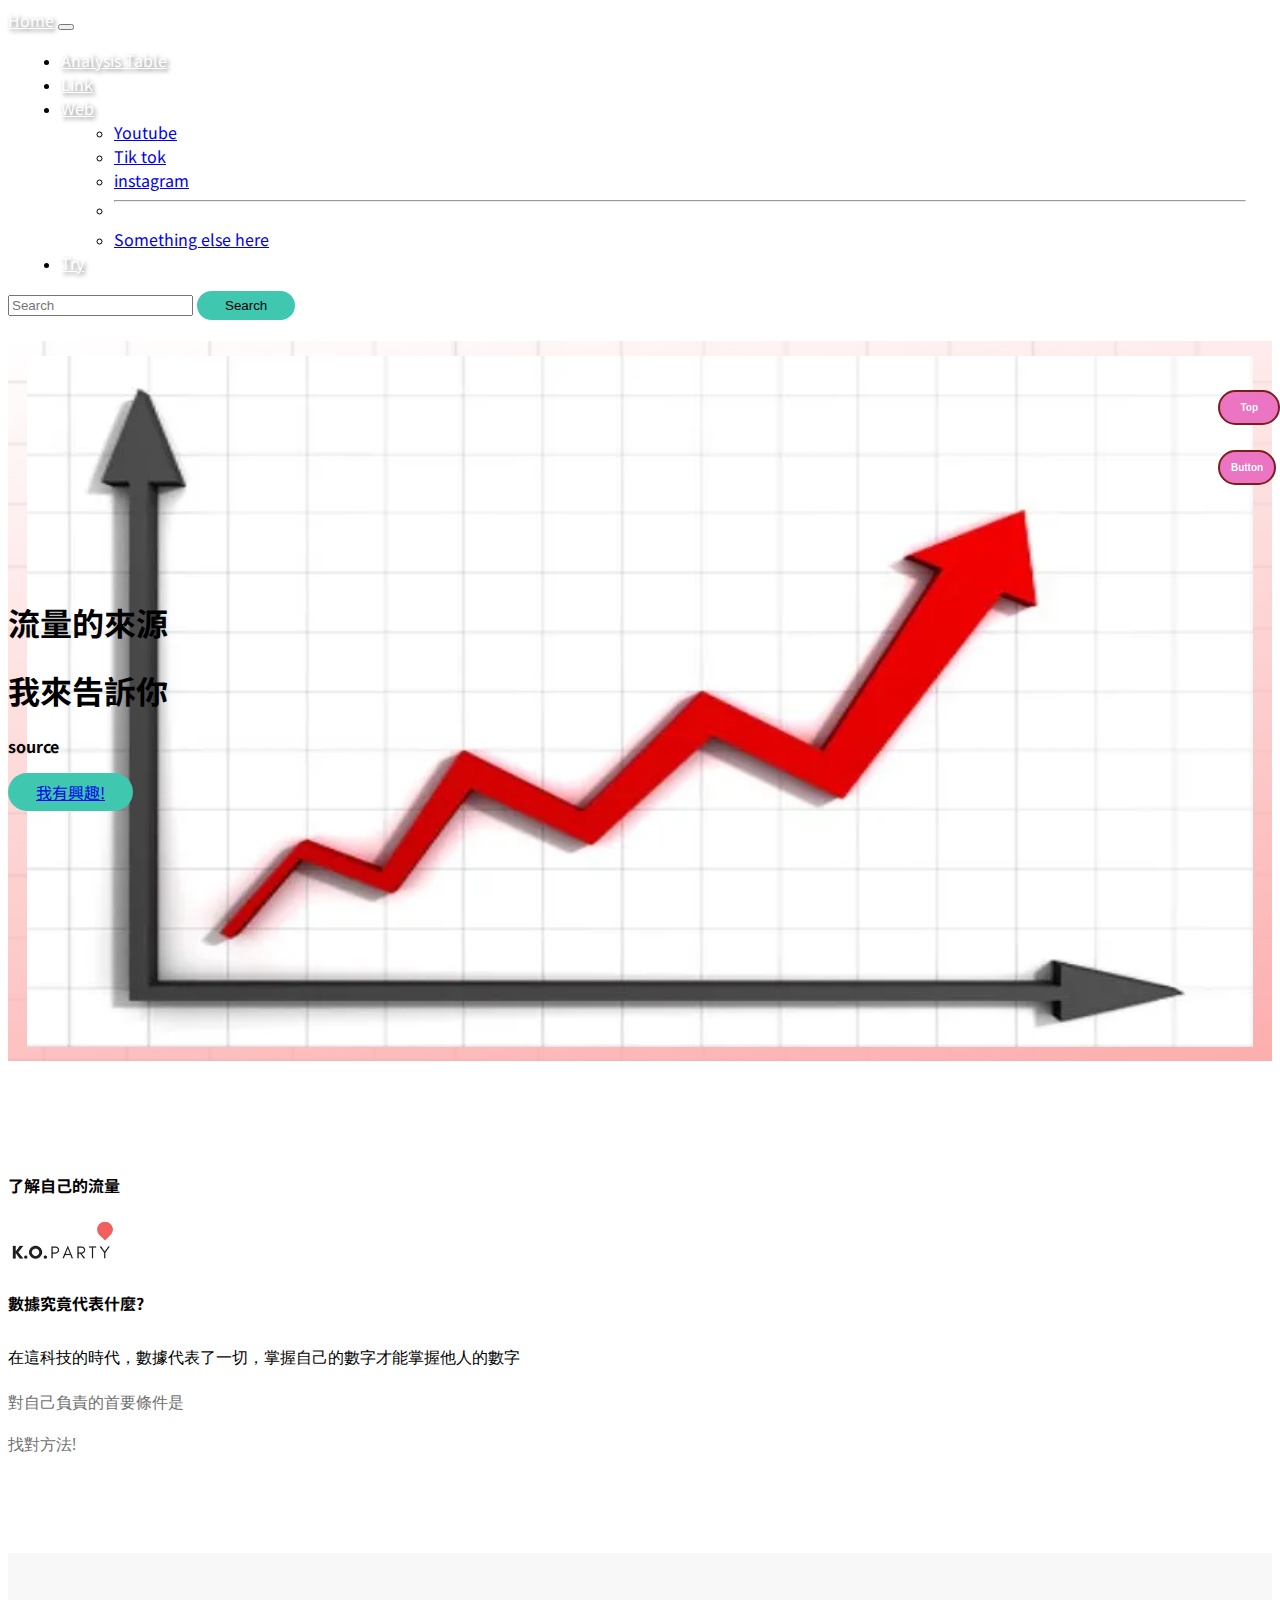
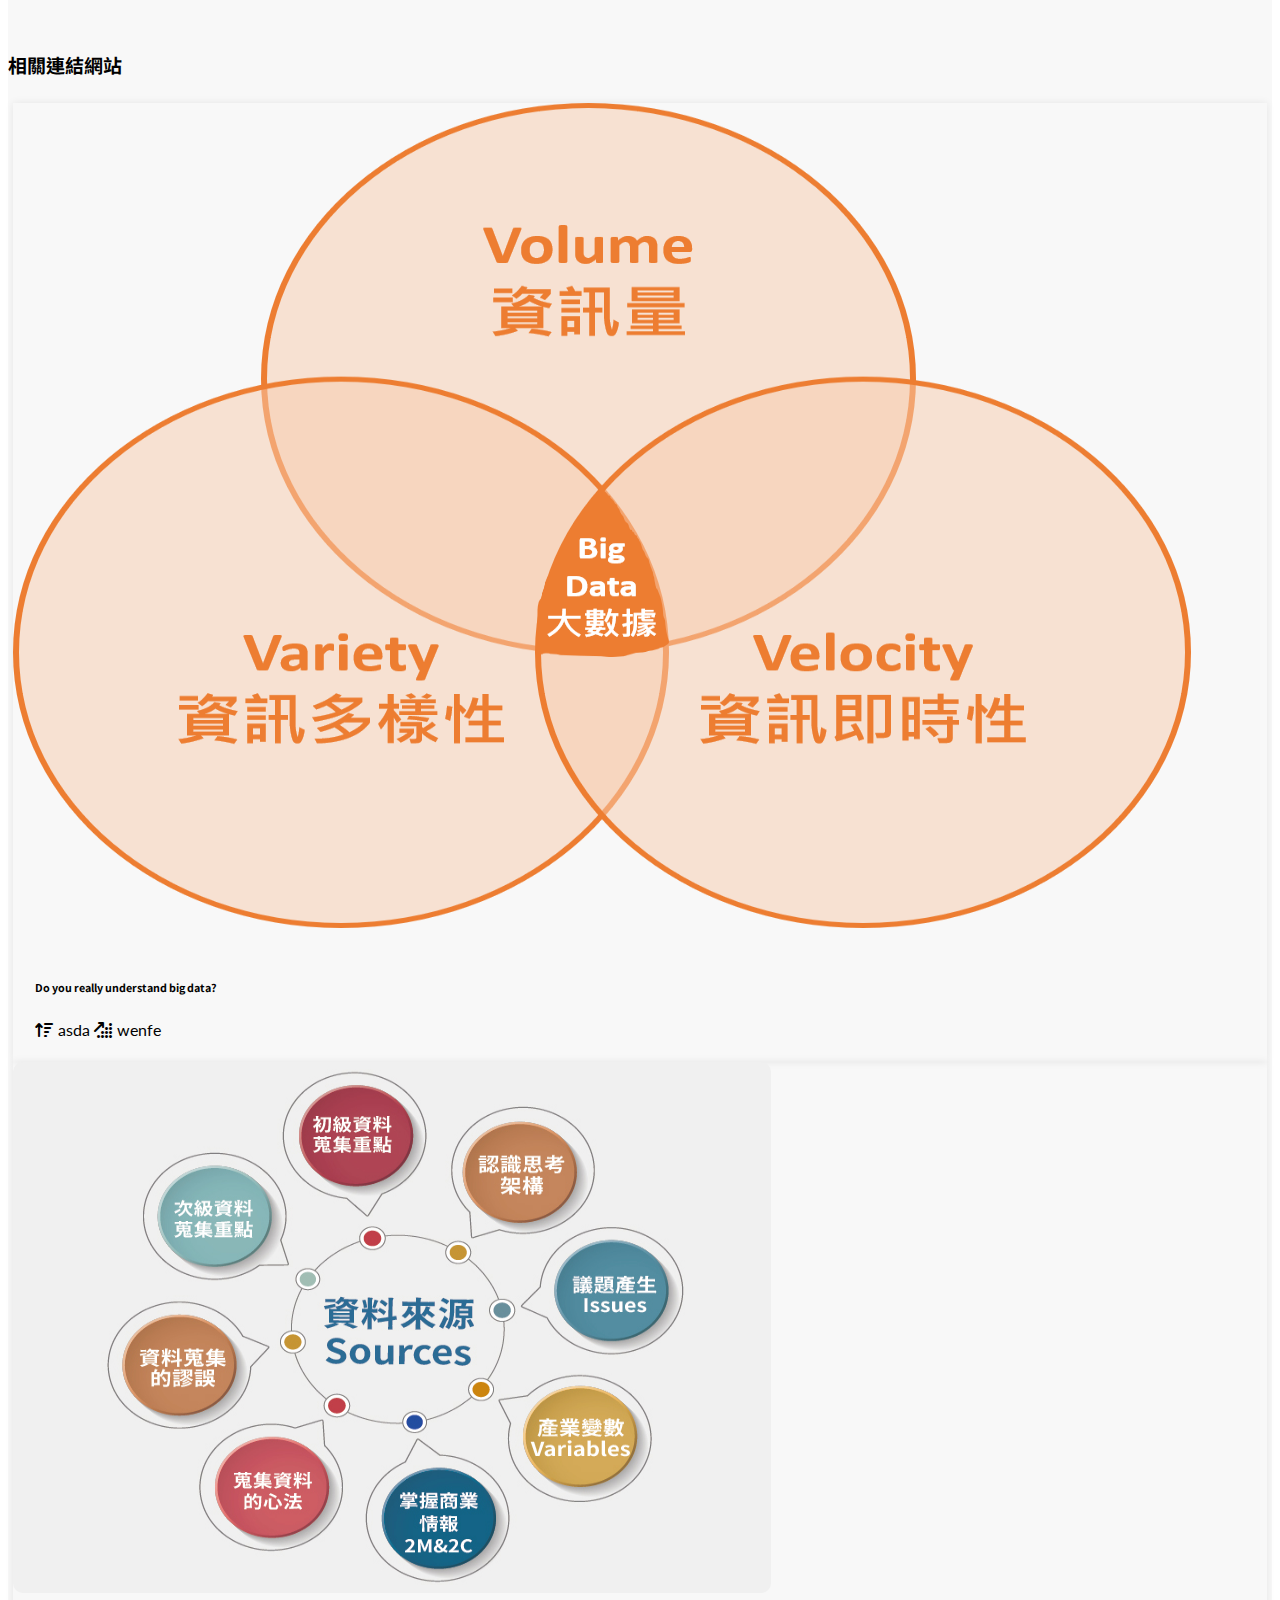
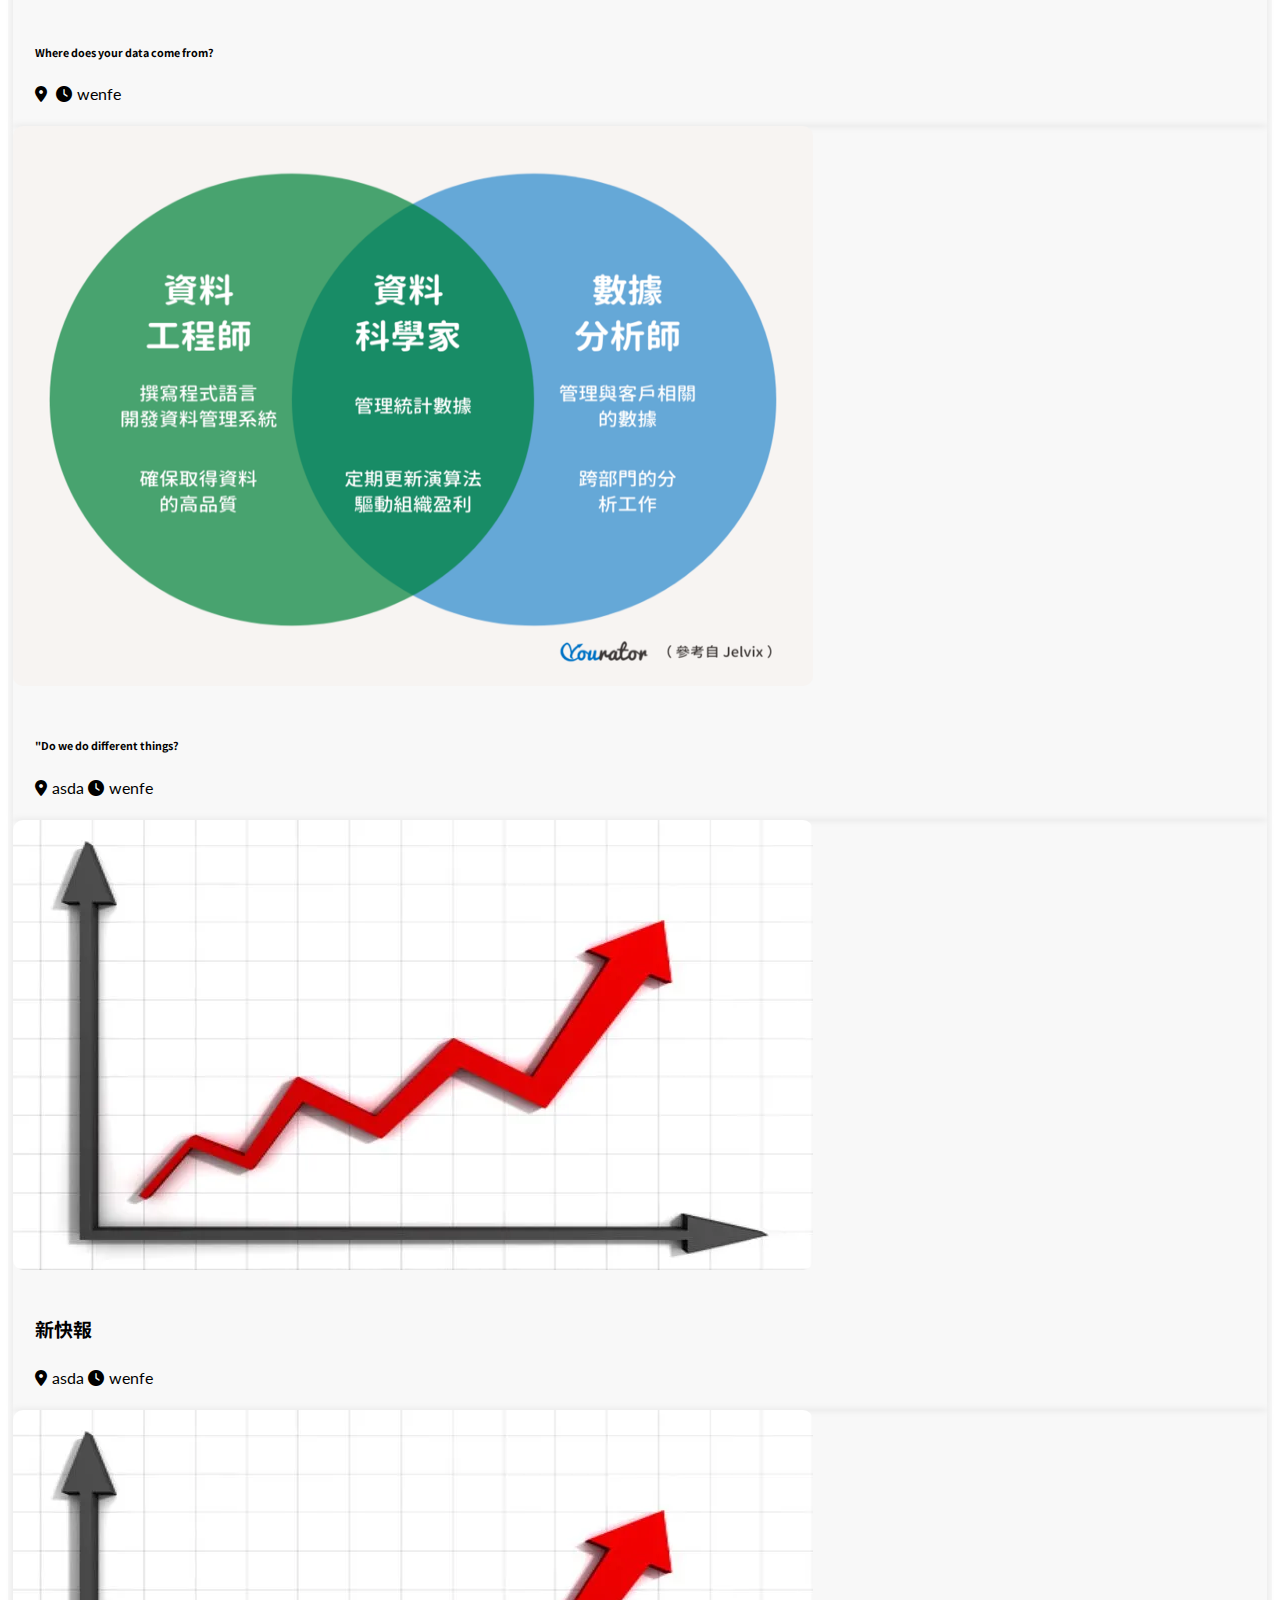
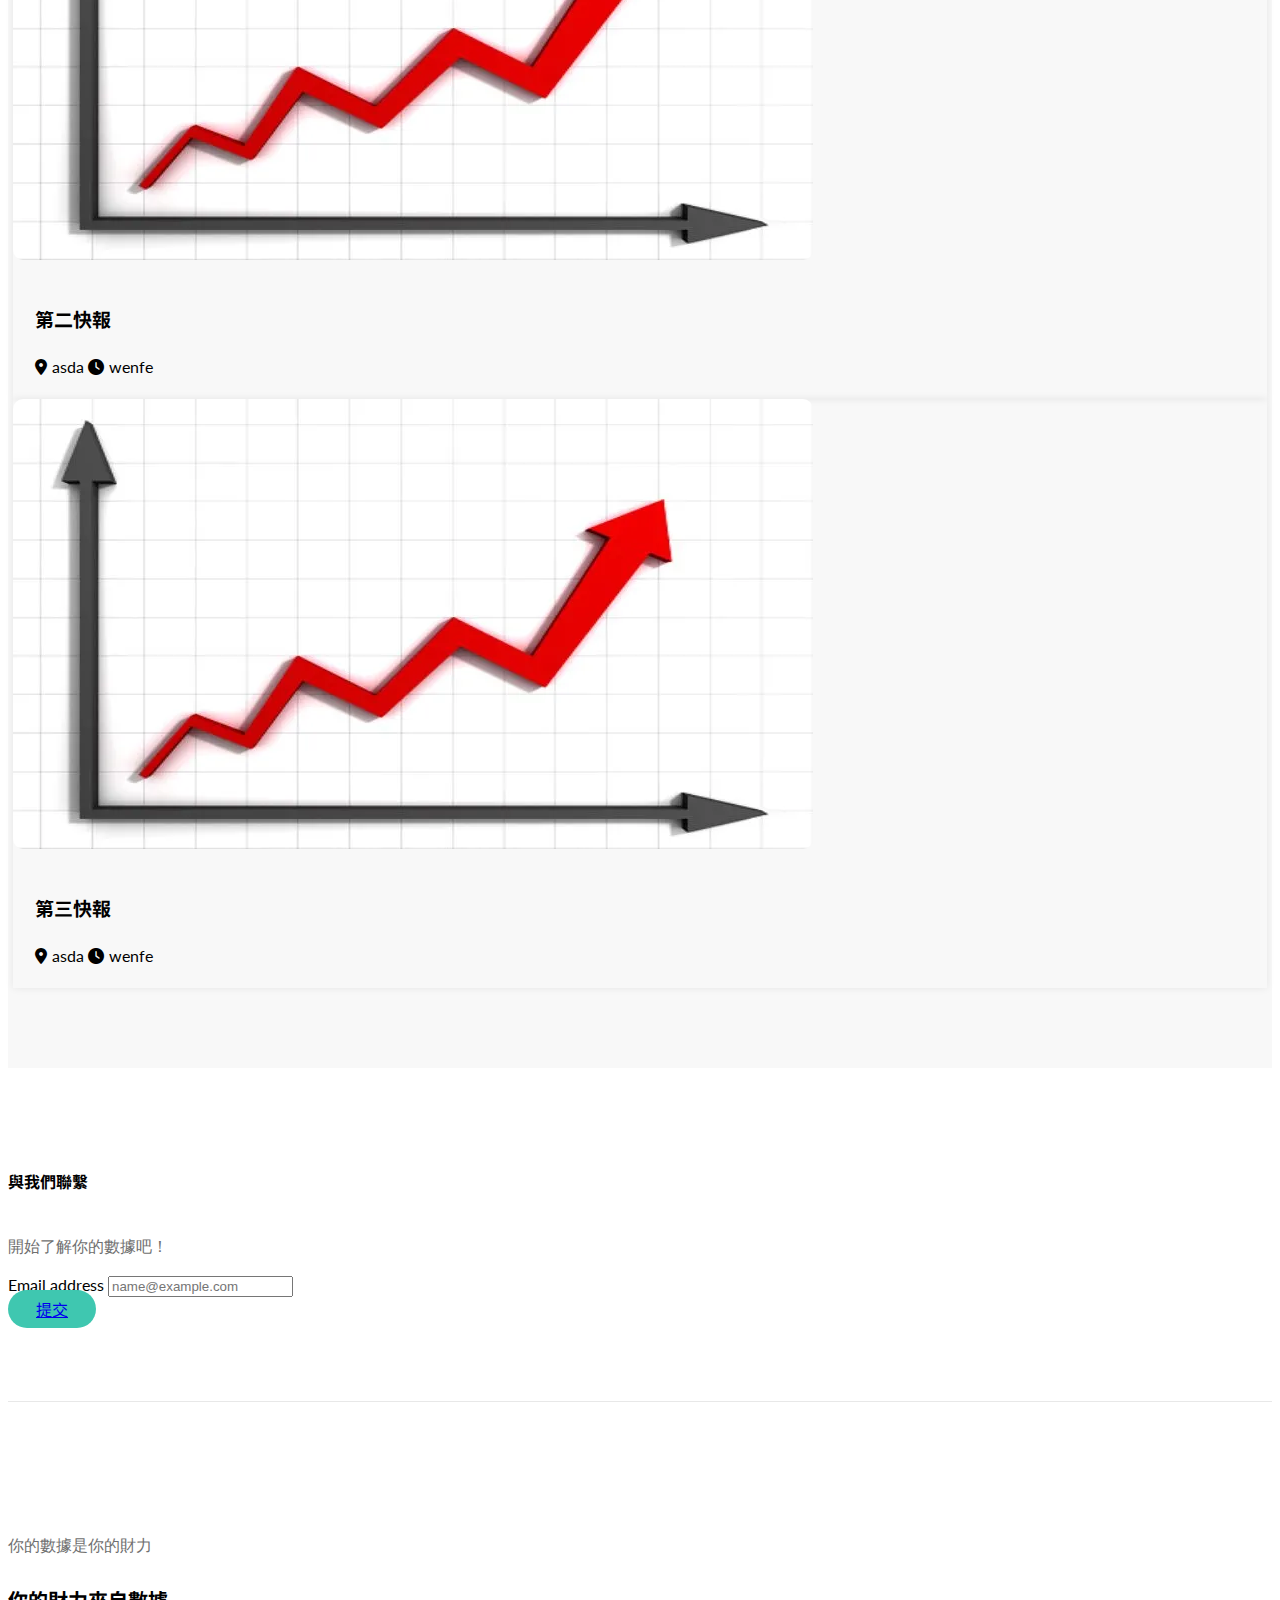
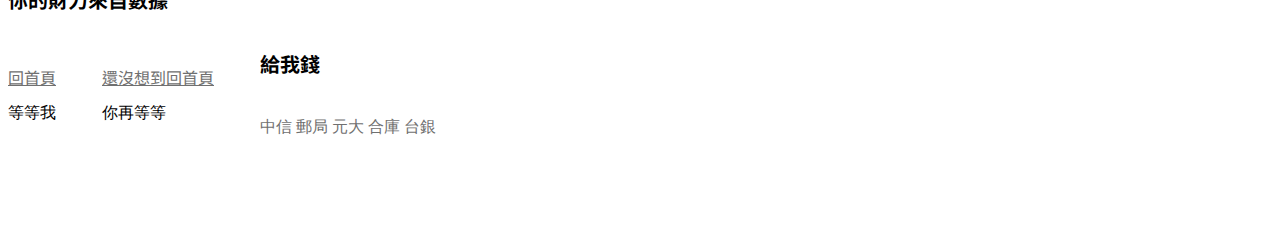
==== commit 09629a1d: "Add files via upload" ====
--- a/index.html
+++ b/index.html
@@ -1,203 +1,275 @@
-<!DOCTYPE html>
-<html>
-<head>
-    <meta charset="utf-8">
-    <title>Camera Detector</title>
-
-    <!-- mobile responsive meta -->
-    <meta name="viewport" content="width=device-width, initial-scale=1">
-    <meta name="viewport" content="width=device-width, initial-scale=1, maximum-scale=1">
-
-    <!-- ** Plugins Needed for the Project ** -->
-    <!-- Bootstrap -->
-    <link rel="stylesheet" href="plugins/bootstrap/bootstrap.min.css">
-    <link rel="stylesheet" href="plugins/fontawesome/css/all.css">
-
-    <!-- Main Stylesheet -->
-    <link href="css/style.css" rel="stylesheet">
-
-    <!--Favicon-->
-    <link rel="shortcut icon" href="images/logo1.png" type="image/x-icon">
-    <link rel="icon" href="images/ai1.jpg" type="image/x-icon">
-
-</head>
-<body>
-    <!-- START preloader-wrapper -->
-    <div class="preloader-wrapper">
-        <div class="preloader-inner">
-            <div class="spinner-border text-red"></div>
-        </div>
-    </div>
-    <!-- END preloader-wrapper -->
-    
-    <!-- START main-wrapper -->
-    <section class="d-flex">
-  
-<!-- start of sidenav -->
-<aside><div class="sidenav position-sticky d-flex flex-column justify-content-between">
-    <a class="navbar-brand" href="index.html" class="logo">
-        <img src="images/logo2.png" alt="">
-    </a>
-    <!-- end of navbar-brand -->
-    <div class="navbar navbar-dark my-4 p-0 font-primary">
-        <ul class="navbar-nav w-100">
-          <li class="nav-item ">
-            <a class="nav-link text-white px-0 pt-0" href="index.html">Home</a>
-        </li>
-        <li class="nav-item ">
-            <a class="nav-link text-white px-0" href="about_us.html">About</a>
-        </li>
-        <li class="nav-item active">
-            <a class="nav-link text-white px-0" href="contact.html">Contact</a>
-        </li>
-        <li class="nav-item ">
-            <a class="nav-link text-white px-0" href="display.html">Display</a>
-        <li class="nav-item mt-3">
-            <li class="nav-item mt-3">
-              <div class="gtranslate_wrapper">
-              <script>window.gtranslateSettings = {"default_language":"zh-TW","native_language_names":true,"languages":["zh-TW","en","ja"],"wrapper_selector":".gtranslate_wrapper"}</script>
-              <script src="https://cdn.gtranslate.net/widgets/latest/dropdown.js" defer></script>
-              </div>
-            </li>
-            </li>
-        </ul>
-    </div>
-    <!-- end of navbar -->
-
-</div></aside>
-<!-- end of sidenav -->
-    <div class="main-content">
-        <!-- start of mobile-nav -->
-<header class="mobile-nav pt-4">
-    <div class="container">
-        <div class="row align-items-center">
-            <div class="col-6">
-                <a href="index.html">
-                    <img src="images/logo2.png" alt="">
-                </a>
-            </div>
-            <div class="col-6 text-right">
-                <button class="nav-toggle bg-transparent border text-white">
-                    <span class="fas fa-bars"></span>
-                </button>
-            </div>
-        </div>
-    </div>
-</header>
-
-<!-- end of mobile-nav -->
-
-            <div class="container py-4 my-5">    
-                <div class="row justify-content-between">
-                    <div class="col-lg-10">
-                        <img class="img-fluid" src="images/post/post-lg/project.png" alt="">
-                        <h1 class="text-white add-letter-space mt-4">"This Project aims to..."</h1>
-                        <br>
-                        <br>
-                        <p>透過家用監視器進行影像辨識，一旦系統偵測到事件，系統會自動記錄下這些事件，並與 LINE BOT 整合，立即向使用者發送通知，讓使用者能夠第一時間瞭解發生的情況。這種整合不僅提供了即時性的通知，還能夠增強家庭的安全感與監控效果。</p>
-                        <br>
-                        <a href="about_us.html" class="btn btn-primary">Read More <img src="images/arrow-right.png" alt=""></a>
-                        <br>
-                        <br>
-                        <div class="blockquote bg-dark my-5">
-                            <p class="blockquote-text pl-2">Protecting our world isn't just about technology—it's also about human wisdom.</p>
-                            <span class="blockquote-footer text-white h4 mt-3">Kevin Mitnick</span>
-                        </div>
-                         <!-- end headings -->
-                        <!-- Our Team -->
-                        <div class="widget">
-                            <h1 class="widget-title text-white d-inline-block mb-4">Our Team</h1>
-                            <div class="container">
-                              <div class="row">
-                                <div class="col-md-4 col-sm-6 mx-auto">
-                                  <div class="box">
-                                    <div class="img-box">
-                                      <img src="images/photo.jpg" alt="">
-                                    </div>
-                                    <div class="detail-box" >
-                                      <h5>
-                                        劉名政
-                                      </h5>
-                                      <a href="https://github.com/foylaou" class="text-white text-red-onHover pr-2" target="_blank">
-                                        <i class="fab fa-github"></i>
-                                        </a>
-                                    </div>
-                                  </div>
-                                </div>
-                                <div class="col-md-4 col-sm-6 mx-auto">
-                                  <div class="box">
-                                    <div class="img-box">
-                                      <img src="images/photo1.jpg" alt="">
-                                    </div>
-                                    <div class="detail-box">
-                                      <h5>
-                                        賴義中
-                                      </h5>
-                                      <a href="https://github.com/jay900411" class="text-white text-red-onHover pr-2" target="_blank">
-                                        <i class="fab fa-github"></i>
-                                        </a>
-                                    </div>
-                                  </div>
-                                </div>
-                                <div class="col-md-4 col-sm-6 mx-auto">
-                                  <div class="box">
-                                    <div class="img-box">
-                                      <img src="images/photo2.jpg" alt="">
-                                    </div>
-                                    <div class="detail-box">
-                                      <h5>
-                                        蔡宜婷
-                                      </h5>
-                                      <a href="https://github.com/vegetable1003" class="text-white text-red-onHover pr-2" target="_blank">
-                                        <i class="fab fa-github"></i>
-                                        </a>
-                                    </div>
-                                  </div>
-                                </div>
-                                <div class="col-md-4 col-sm-6 ">
-                                    <div class="box">
-                                      <div class="img-box">
-                                        <img src="images/post/post-sm/Patrick Star.jpg" alt="">
-                                      </div>
-                                      <div class="detail-box">
-                                        <h5>
-                                          陳佑羽
-                                        </h5>
-                                        <a href="https://github.com/yvesyu02" class="text-white text-red-onHover pr-2" target="_blank">
-                                            <i class="fab fa-github"></i>
-                                            </a>
-                                      </div>
-                                    </div>
-                                  </div>
-                                  <div class="col-md-4 col-sm-6 ">
-                                    <div class="box">
-                                      <div class="img-box">
-                                        <img src="images/post/post-sm/Patrick Star.jpg" alt="">
-                                      </div>
-                                      <div class="detail-box">
-                                        <h5>
-                                          陳鈺涵
-                                        </h5>
-                                        <a href="#!" class="text-white text-red-onHover pr-2" target="_blank">
-                                            <i class="fab fa-github"></i>
-                                            </a>
-                                      </div>
-                                    </div>
-                                  </div>
-                             </div>
-                            </div>
-                        </div>
-                        <!-- end Our Team -->
-        </div>
-    
-        </section>
-    <!-- END main-wrapper -->
-
-    <!-- All JS Files -->
-    <script src="plugins/jQuery/jquery.min.js"></script>
-    <script src="plugins/bootstrap/bootstrap.min.js"></script>
-
-    <!-- Main Script -->
-    <script src="js/script.js"></script>
-</body>
+<!DOCTYPE html>
+<head>
+    <!-- RWD -->
+    <meta name="viewport" content="width=device-width, initial-scale=1">
+    <!-- 自適應網頁(螢幕大小) -->
+    <!-- bootstrap -->
+    <link href="https://cdn.jsdelivr.net/npm/bootstrap@5.3.0/dist/css/bootstrap.min.css" rel="stylesheet" integrity="sha384-9ndCyUaIbzAi2FUVXJi0CjmCapSmO7SnpJef0486qhLnuZ2cdeRhO02iuK6FUUVM" crossorigin="anonymous">
+    <script src="https://cdn.jsdelivr.net/npm/bootstrap@5.3.0/dist/js/bootstrap.bundle.min.js" integrity="sha384-geWF76RCwLtnZ8qwWowPQNguL3RmwHVBC9FhGdlKrxdiJJigb/j/68SIy3Te4Bkz" crossorigin="anonymous"></script>
+    <!-- css -->
+    <link rel = "stylesheet" href = "css/style.css">
+    <!-- 中文字形 -->
+    <link rel="preconnect" href="https://fonts.googleapis.com">
+    <link rel="preconnect" href="https://fonts.gstatic.com" crossorigin>
+    <link href="https://fonts.googleapis.com/css2?family=Noto+Sans+TC:wght@500&display=swap" rel="stylesheet">
+    <!-- 英文字形 -->
+    <link rel="preconnect" href="https://fonts.googleapis.com">
+    <link rel="preconnect" href="https://fonts.gstatic.com" crossorigin>
+    <link href="https://fonts.googleapis.com/css2?family=Open+Sans:ital,wght@1,500&display=swap" rel="stylesheet">
+
+    <link rel="preconnect" href="https://fonts.googleapis.com">
+    <link rel="preconnect" href="https://fonts.gstatic.com" crossorigin>
+    <link href="https://fonts.googleapis.com/css2?family=Lato:ital@1&display=swap" rel="stylesheet">
+    <!-- icon -->
+    <link rel="stylesheet" href="https://cdnjs.cloudflare.com/ajax/libs/font-awesome/6.4.0/css/all.min.css">
+    <script src="https://kit.fontawesome.com/893f1b6282.js" crossorigin="anonymous"></script>
+    
+</head>
+<body>
+    <div id="button-container">
+        <button id = "top-button">Top</button>
+        <button id = "bottom-button">Button</button>
+    </div>
+    <div class = 'container'>
+        <header>
+        <!-- nav -->
+        <nav class="navbar navbar-expand-lg bg-danger-subtle">
+            <div class="container-fluid">
+            <a class="navbar-brand text-with-shadow" aria-current="page" href="index.html" >Home</a>
+            <button class="navbar-toggler" type="button" data-bs-toggle="collapse" data-bs-target="#navbarSupportedContent" aria-controls="navbarSupportedContent" aria-expanded="false" aria-label="Toggle navigation">
+                <span class="navbar-toggler-icon"></span>
+            </button>
+            <div class="collapse navbar-collapse" id="navbarSupportedContent">
+                <ul class="navbar-nav me-auto mb-2 mb-lg-0">
+                <li class="nav-item">
+                    <a class="nav-link text-with-shadow" href="analysis.html">Analysis Table</a>
+                </li>
+                <li class="nav-item">
+                    <a class="nav-link text-with-shadow" href="javascript:void(0)" onclick="scrollToKeyword(event)">Link</a>
+                  </li>
+                <li class="nav-item dropdown">
+                    <a class="nav-link dropdown-toggle text-with-shadow" href="#" role="button" data-bs-toggle="dropdown" aria-expanded="false">
+                    Web
+                    </a>
+                    <ul class="dropdown-menu">
+                    <li><a class="dropdown-item" href="https://support.google.com/youtube/answer/9314356?hl=zh-Hant">Youtube</a></li>
+                    <li><a class="dropdown-item" href="https://www.ikjzd.com/articles/147794">Tik tok</a></li>
+                    <li><a class="dropdown-item" href="https://www.ig-hero.com/ig%E6%B5%81%E9%87%8F%E6%80%8E%E9%BA%BC%E7%9C%8B-%E6%8F%90%E5%8D%87%E6%B5%81%E9%87%8F3%E5%A4%A7%E7%A7%98%E8%A8%A3/">instagram</a></li>
+                    <li><hr class="dropdown-divider"></li>
+                    <li><a class="dropdown-item" href="#">Something else here</a></li>
+                    </ul>
+                </li>
+                <li class="nav-item">
+                    <!-- <a class="nav-link disabled">Disabled</a> -->
+                    <a class="nav-link text-with-shadow" href = "try.html">Try</a>
+                </li>
+                </ul>
+                <form class="d-flex" role="search">
+                <input class="form-control me-2" type="search" placeholder="Search" aria-label="Search">
+                <button class="btn bg-danger text-light fw-medium" type="submit">Search</button>
+                </form>
+            </div>
+            </div>
+        </nav>
+        </header>
+    </div>
+    <!-- 第一個區塊banner -->
+    <section id="intro"  style = "background: linear-gradient(-10deg, #FCAEAE, transparent) 60%, url(pictures/arrow.jpg) no-repeat center;background-size: cover;">    
+        <div class = "jumbotron">
+            <div class = "container"> <!-- 如果css有變化 就用div -->
+                <div class="col-lg-3 col-md-6" style="padding-right: 0; margin-right: -15px;">
+                    <h1 class="display-5 fw-medium" >流量的來源</h1>
+                    <!-- style="margin-right: -15px; background-color: transparent; color: #3e1616; position: absolute; top: 6%; left: 17%; transform: translate(-20%, -60%);" -->
+                </div>               
+                <div class="col-lg-3 col-md-6" style="padding-right: 0;">
+                      <h1 class="display-6 text-bg-secondary fw-medium" >我來告訴你</h1>
+                      <!-- style="margin-right: 0;position: absolute; top:60%; left: 17%; transform: translate(-20%, -60%);" -->
+                </div>
+                <div class="col-lg-2 col-md-6">
+                      <h4 class="text-dark mt-3">source</h4>
+                </div>               
+                <div class="col-lg-2 col-md-6" style="position: relative;">
+                    <a class="btn bg-secondary btn-lg text-light fw-medium" href="#" role="button" >我有興趣!</a>
+                    <!-- style="position: absolute; top: 80%; left: 10%; transform: translate(72%, -60%);" -->
+                </div>
+            </div> 
+        </div>
+    </section>
+    <!-- 第二個區塊介簡 -->
+    <section id="second">    
+        <div class = "container"> 
+            <div class = "row">  
+                <div class = "col-md-6 offset-md-2 text-certer"> 
+                    <h4>了解自己的流量</h4>
+                    <div class = "row"> 
+                        <div class = "col-md-4 text-center"> 
+                            <img src = pictures/logo.jpg  >
+                            <h5>數據究竟代表什麼?</h5>
+                        </div>
+                        <div class = "col-md-8 text-left"> 
+                            <p class = 'lead text fw-medium'>在這科技的時代，數據代表了一切，掌握自己的數字才能掌握他人的數字</p>
+                            <p>對自己負責的首要條件是</p>
+                            <p>找對方法!</p>
+                        </div>
+                    </div>
+                </div>
+            </div>
+        </div>  
+    </section>
+    <!-- 第三個區塊介簡 -->
+    <section id="latest">      
+        <div class = "container"> 
+            <div class = "row">  
+                <div class = "col-md-12 text-certer"> 
+                        <h4>相關連結網站</h4>
+                    <div class = "row"> 
+                        <div class = "col-md-4 text-left"> 
+                            <div class = 'outer'>
+                                <a href = 'https://www.lalamove.com/zh-tw/blog/%E4%B8%80%E6%AC%A1%E6%90%9E%E6%87%82%E5%A4%A7%E6%95%B8%E6%93%9A'>
+                                    <div class = 'upper' style="max-width: 100%;">
+                                        <img src = "pictures/大數據.jpg" style="max-width: 100%; height: auto; aspect-ratio: 5/3.5;"> 
+                                    </div>
+                                    </a>    
+                                    <div class = "lower"> 
+                                        <h6 style="white-space: normal;">Do you really understand big data?</h6>
+                                        <span><i class="fa-solid fa-arrow-up-wide-short"></i>asda</span>
+                                        <!-- i font awesome -->
+                                        <span><i class="fa-solid fa-arrow-up-right-dots"></i>wenfe</span>
+                                    </div>
+                            </div>
+                        </div>
+                        <div class = "col-md-4 text-left"> 
+                            <div class = 'outer'>
+                                <a href = 'http://www.asia-learning.com/course/itemlist/103100'>
+                                    <div class = 'upper' style="max-width: 100%;">
+                                        <img src = "pictures/sources_map.jpg" style="max-width: 100%; height: auto; aspect-ratio: 5/3.5;"> 
+                                    </div>
+                                    </a>    
+                                    <div class = "lower"> 
+                                        <h6 style="white-space: normal;">Where does your data come from?</h6>
+                                        <span><i class = 'fas fa-map-marker-alt'></i></span>
+                                        <!-- i font awesome -->
+                                        <span><i class = 'fas fa-clock'></i>wenfe</span>
+                                    </div>
+                            </div>
+                        </div>
+                        <div class = "col-md-4 text-left"> 
+                            <div class = 'outer'>
+                                <a href = 'https://www.yourator.co/articles/277'>
+                                    <div class = 'upper' style="max-width: 100%;">
+                                        <img src = "pictures/category.jpg" style="max-width: 100%; height: auto; aspect-ratio: 5/3.5;"> 
+                                    </div>
+                                    </a>    
+                                    <div class = "lower"> 
+                                        <h6>"Do we do different things?</h6>
+                                        <span><i class = 'fas fa-map-marker-alt'></i>asda</span>
+                                        <!-- i font awesome -->
+                                        <span><i class = 'fas fa-clock'></i>wenfe</span>
+                                    </div>
+                            </div>
+                        </div>
+                        
+                    </div>
+                    <div class = "row"> 
+                        <div class = "col-md-4 text-left"> 
+                            <div class = 'outer'>
+                                <a href = '#'>
+                                    <div class = 'upper'>
+                                        <img src = "pictures/arrow.jpg"> 
+                                    </div>
+                                    </a>    
+                                    <div class = "lower"> 
+                                        <h4>新快報</h4>
+                                        <span><i class = 'fas fa-map-marker-alt'></i>asda</span>
+                                        <!-- i font awesome -->
+                                        <span><i class = 'fas fa-clock'></i>wenfe</span>
+                                    </div>
+                            </div>
+                        </div>
+                        <div class = "col-md-4 text-left"> 
+                            <div class = 'outer'>
+                                <a href = '#'>
+                                    <div class = 'upper'>
+                                        <img src = "pictures/arrow.jpg"> 
+                                    </div>
+                                    </a>    
+                                    <div class = "lower"> 
+                                        <h4>第二快報</h4>
+                                        <span><i class = 'fas fa-map-marker-alt'></i>asda</span>
+                                        <!-- i font awesome -->
+                                        <span><i class = 'fas fa-clock'></i>wenfe</span>
+                                    </div>
+                            </div>
+                        </div>
+                        <div class = "col-md-4 text-left"> 
+                            <div class = 'outer'>
+                                <a href = '#'>
+                                    <div class = 'upper'>
+                                        <img src = "pictures/arrow.jpg"> 
+                                    </div>
+                                    </a>    
+                                    <div class = "lower"> 
+                                        <h4>第三快報</h4>
+                                        <span><i class = 'fas fa-map-marker-alt'></i>asda</span>
+                                        <!-- i font awesome -->
+                                        <span><i class = 'fas fa-clock'></i>wenfe</span>
+                                    </div>
+                            </div>
+                        </div>
+                        
+                    </div>
+                </div>
+            </div>
+        </div>
+    </section>
+    <!-- 第四個區塊email -->
+    <section id = 'email'>
+        <div class = 'container'>
+            <div class = 'row'>
+                <div class = 'col-md-8 offset-md-2 text-center'>
+                    <h4>與我們聯繫</h4>
+                </div>
+            </div>
+            <div class = 'row'>
+                <div class = 'col-md-8 offset-md-2 text-center'>
+                    <p>開始了解你的數據吧！</p>
+                    <div class="mb-3">
+                        <label for="exampleFormControlInput1" class="form-label">Email address</label>
+                        <input type="email" class="form-control" id="exampleFormControlInput1" placeholder="name@example.com">
+                    </div>
+                    <a class = 'btn btn-primary btn-lg' href = '#' role = 'button'>提交</a>
+                    </div>
+                </div>
+
+            </div>
+        </div>
+    </section>
+    <!-- 第五個區塊footer -->
+    <footer>
+        <div class = 'container'>
+            <div class = 'row'>
+                <div class = 'col-md-4'>
+                    <img src = '' alt = '' width = '170'>
+                    <p>你的數據是你的財力</p>
+                </div>
+                <div class = 'col-md-4'>
+                    <h4>你的財力來自數據</h4>
+                    <ul>
+                        <li><a href = 'index.html'>回首頁</a></li>
+                        <li><a href = 'all.html'></a>等等我</li>
+                    </ul>
+                    <ul>
+                        <li><a href = 'faq.html'>還沒想到回首頁</a></li>
+                        <li><a href = 'contact.html'></a>你再等等</li>
+                    </ul>
+                </div>
+                <div class = 'col-md-4'>
+                    <h4>給我錢</h4>
+                    <p>中信 郵局 元大 合庫 台銀</p>
+                </div>
+            </div>
+        </div>
+    </footer>
+    <script src= "js/script.js"></script>
+</body>
 </html>--- a/css/style.css
+++ b/css/style.css
@@ -1,847 +1,363 @@
-/**
- * WEBSITE: https://themefisher.com
- * TWITTER: https://twitter.com/themefisher
- * FACEBOOK: https://www.facebook.com/themefisher
- * GITHUB: https://github.com/themefisher/
- */
-
-@charset "UTF-8";
-/*!------------------------------------------------------------------
-[MAIN STYLESHEET]
-
-PROJECT:	Galaxy - Personal Blog Template
-VERSION:	v1.0
--------------------------------------------------------------------*/
-/*------------------------------------------------------------------
-[TABLE OF CONTENTS]
--------------------------------------------------------------------*/
-@import url("https://fonts.googleapis.com/css2?family=Barlow+Condensed:wght@500&family=Montserrat:wght@400;500&display=swap");
-body {
-  color: #B0B0B0;
-  background-color: #1A191E;
-  font-family: "Montserrat", sans-serif;
-  font-size: 16px;
-  line-height: 1.65;
-  overflow-y: hidden;
-}
-
-body.loaded {
-  overflow-y: scroll;
-}
-
-::-moz-selection {
-  color: #ffffff;
-  background-color: rgba(228, 17, 47, 0.7);
-  text-shadow: none;
-}
-
-::selection {
-  color: #ffffff;
-  background-color: rgba(228, 17, 47, 0.7);
-  text-shadow: none;
-}
-
-:focus {
-  outline: 0;
-}
-
-.main-content {
-  width: calc(100% - 340px);
-}
-@media (max-width: 991px) {
-  .main-content {
-    width: calc(100% - 250px);
+#button-container {
+    position: fixed;
+    top: 50%;
+    right: 0;
+    transform: translateY(-50%);
+	z-index: 9999
+}
+  
+#top-button{
+	display: block;
+    padding: 10px 20px;
+    margin-bottom: 25px;
+    border-radius: 20px;
+    background-color: #eb75c3;
+	border: 2px solid #7d1e1e;
+    color: #fff;
+    font-size: 10px;
+    font-weight: bold;
+    text-align: center;
+    cursor: pointer;
+}
+#bottom-button {
+	display: block;
+    padding: 10px 10.5px;
+    margin-bottom: 25px;
+    border-radius: 20px;
+    background-color: #eb75c3;
+	border: 2px solid #7d1e1e;
+    color: #fff;
+    font-size: 10px;
+    font-weight: bold;
+    text-align: center;
+    cursor: pointer;
+}
+
+#top-button:hover,
+#bottom-button:hover {
+	font-family: Arial, sans-serif;
+    background-color: #4285F4;
+}
+
+#top-button:focus,
+#bottom-button:focus {
+    outline: none;
+}
+
+.navbar {
+	border-radius: 10px;
+}
+
+.text-with-shadow {
+	color: #fff;
+	text-shadow: 2px 2px 4px rgba(0, 0, 0, 0.5);
+}
+
+img {
+	border-radius: 10px;
+}
+#intro {
+	position: relative;
+}
+  
+#intro::after {
+	content: "";
+	position: absolute;
+	top: 0;
+	right: 0;
+	bottom: 0;
+	left: 0;
+	background: url(pictures/arrow.jpg) no-repeat center;
+	background-size: cover;
+	filter: blur(15px);
+	z-index: -1;
   }
-}
-@media (max-width: 767px) {
-  .main-content {
+
+h1,h2,h3,h4,h5,h6,a{
+	font-family: 'Noto Sans TC', sans-serif;
+}
+
+p{
+	font-family: 'Open Sans', sans-serif;
+}
+span,li,label{
+	font-family: 'Lato', sans-serif;
+}
+img{
+	max-width:100%;
+}
+nav li{
+	    margin: 0 13px;
+}
+#intro .jumbotron{
+	background: url('../pictures/arrow.jpg');
+	background-size: 97% 96%;
+    background-repeat: no-repeat;
+    background-position: 50%;
+    height: 80vh;
+    margin-bottom: 10px;
+}
+
+#intro .jumbotron .container{
+	position:relative;
+    top: 50%;
+    transform: translate(0, -50%);
+}
+#intro .btn{
+	margin-top: 20px;
+}
+.btn{
+    background-color: #3fc7b0;
+    padding: 7px 28px;
+    border-radius: 20px;
+    border: none;
+}
+.btn:hover{
+	opacity:0.8;
+	background-color: #385ec5!important;
+}
+#second{
+	padding: 80px 0px;
+}
+#second h3, #latest h3{
+	margin-bottom: 70px;
+	font-size: 32px;
+}
+#second img{
+	/* border-radius: 100%; */
+	border-radius: 5px;
+    width: 108px;
+}
+#second h5{
+	margin-top: 22px;
+    font-size: 16px;
+}
+
+p{
+	font-size: 16px;
+    line-height: 26px;
+    color: #707070;
+}
+p.lead{
+	color: black;
+	line-height: 31px;
+}
+#latest {
+	background: rgb(248, 248, 248);
+	padding: 80px 0px;
+}
+#latest .upper{
+	position:relative;
+}
+#latest .innertext{
+	position:absolute;
+	bottom:20px;
+	left:30px;
+}
+#latest .innertext span{
+	background: rgba(255,255,255,0.3);
+    padding: 5px 16px;
+    border-radius: 30px;
+}
+#latest h4{
+	font-size: 19px;
+    margin-top: 18px;
+}
+#latest .lower{
+	    padding: 22px;
+
+}
+#latest .col-md-4 .outer{
+	box-shadow: 0 0 8px 0 rgba(0,0,0,0.08);
+	padding: 0px;
+	margin: 0 5px;
+}
+#latest .lower h3{
+	font-size: 21px;
+	margin-bottom: 20px;
+}
+#latest a{
+	color:black;
+}
+#latest a{
+	color:black;
+	text-decoration: none;
+}
+#latest i{
+	margin-right:5px;
+}
+#email{
+	padding: 80px 0px
+}
+footer{
+	padding: 80px 0px
+}
+#email p{
+	margin-top: 40px;
+}
+#email .btn{
+	margin-top: 10px;
+	font-size: 16px;
+}
+footer{
+	border-top: 1px solid rgba(0,0,0,0.09);
+}
+footer img{
+	margin-bottom: 30px;
+}
+footer h4{
+	font-size: 20px;
+    margin-bottom: 35px;
+
+}
+footer ul{
+	list-style: none;
+    padding: 0;
+}
+footer ul a{
+	color: #707070;
+}
+footer a{
+	color:#f05f5c;
+}
+footer a:hover{
+	color:#f05f5c;
+}
+footer ul a:hover{
+	color: #707070;
+	text-decoration: none;
+	opacity: 0.8;
+}
+footer ul li{
+	margin-bottom: 10px;
+}
+footer ul{
+	float: left;
+    margin-right: 46px;
+}
+#latest .thehead h3{
+    margin-bottom: 7px;
+    font-size: 32px;
+
+}
+#latest .thehead p{
+    margin-bottom: 80px;
+
+
+}
+#latest .thehead .col-md-4 p{
+	margin-bottom: 0px;
+    margin-top: 25px;
+}
+#latest .thehead h3.notag{
+	margin-bottom: 88px;
+}
+.card-header .btn,.card-header .btn:hover{
+	background:none!important;
+	color:black;
+}
+#intro .jumbotron.jumbotron2{
+	height: 400px;
+}
+#singlecontent{
+	padding: 80 0px;
+}
+.thetag{
+	color: #f05f5c;
+    font-size: 16px;
+    border: 1px solid #f05f5c;
+    padding: 10px 18px;
+    border-radius: 20px;
+    display: inline-block;
+    margin-left: 7px;
+}
+#singlecontent h4{
+	margin-top:50px;
+}
+.apply{
+	background-color: #f9f9f9;
+	padding: 44px;
+}
+.apply .btn{
+	font-size: 16px;
+    margin-top: 31px;
     width: 100%;
-  }
-}
-
-.btn {
-  font-size: 15px;
-  padding: 10px 25px;
-  letter-spacing: 0.1em;
-  color: #ffffff;
-  font-family: "Barlow Condensed", sans-serif;
-  border-radius: 0;
-  border: 0;
-}
-.btn img {
-  margin-left: 5px;
-  width: 19px;
-  position: relative;
-}
-.btn:hover {
-  color: #ffffff;
-  background-color: rgba(228, 17, 47, 0.7);
-}
-.btn:active, .btn:focus {
-  border: 0;
-  color: #ffffff;
-  background-color: rgba(228, 17, 47, 0.7);
-  box-shadow: none;
-}
-
-.btn-primary {
-  background-color: #E4112F;
-}
-
-.search-form {
-  margin-bottom: 35px;
-}
-.search-form input {
-  height: 45px;
-  border-color: #333139;
-}
-.search-form input:focus {
-  border-color: #444;
-}
-.search-form .btn {
-  border: 1px solid #333139;
-}
-.search-form .btn:hover {
-  background-color: #E4112F;
-  border-color: #E4112F;
-}
-
-.bullet-list-item {
-  position: relative;
-  padding-left: 20px;
-}
-
-.bullet-list-item::after {
-  position: absolute;
-  content: "";
-  height: 10px;
-  width: 10px;
-  background-color: #E4112F;
-  left: 0;
-  top: 9px;
-  border-radius: 50px;
-}
-
-/*=== UTILITIES CLASSES ===*/
-.font-primary {
-  font-family: "Barlow Condensed", sans-serif;
-}
-
-.font-secondary {
-  font-family: "Montserrat", sans-serif;
-}
-
-.shadow {
-  box-shadow: 0px 0px 20px rgba(34, 34, 34, 0.04) !important;
-}
-
-.add-letter-space {
-  letter-spacing: 2px;
-}
-
-.opacity-0, .opacity-0-onHover,
-.opacity-25, .opacity-25-onHover,
-.opacity-50, .opacity-50-onHover,
-.opacity-75, .opacity-75-onHover,
-.opacity-1, .opacity-1-onHover {
-  transition: all 0.3s;
-}
-
-.opacity-0, .opacity-0-onHover:hover {
-  opacity: 0;
-}
-
-.opacity-25, .opacity-25-onHover:hover {
-  opacity: 0.25;
-}
-
-.opacity-50, .opacity-50-onHover:hover {
-  opacity: 0.5;
-}
-
-.opacity-75, .opacity-75-onHover:hover {
-  opacity: 0.75;
-}
-
-.opacity-1, .opacity-1-onHover:hover {
-  opacity: 1;
-}
-
-.z-index-1 {
-  z-index: 1;
-}
-
-.z-index-100 {
-  z-index: 100;
-}
-
-.z-index-200 {
-  z-index: 200;
-}
-
-.z-index-bottom {
-  z-index: -5;
-}
-
-.z-index-top {
-  z-index: 9900;
-}
-
-.text-gray {
-  color: #B0B0B0;
-}
-
-.bg-gray {
-  background-color: #B0B0B0;
-}
-
-.text-primary, .text-primary-onHover:hover {
-  color: #E4112F !important;
-}
-
-.bg-primary {
-  background-color: #E4112F !important;
-}
-
-.text-dark {
-  color: #1D1C21 !important;
-}
-
-.bg-dark {
-  background-color: #1D1C21 !important;
-}
-
-.bg-black {
-  background-color: #000000;
-}
-
-.text-black {
-  color: #000000;
-}
-
-.text-black-100 {
-  color: #111111;
-}
-
-.bg-black-100 {
-  background-color: #111111;
-}
-
-.bg-black-200 {
-  background-color: #222222;
-}
-
-.text-black-200 {
-  color: #222222;
-}
-
-.bg-black-300 {
-  background-color: #333333;
-}
-
-.text-black-300 {
-  color: #333333;
-}
-
-.text-black-400 {
-  color: #444444;
-}
-
-.bg-black-400 {
-  background-color: #444444;
-}
-
-.bg-black-500 {
-  background-color: #555555;
-}
-
-.text-black-500 {
-  color: #555555;
-}
-
-.text-black-600 {
-  color: #666666;
-}
-
-.bg-black-600 {
-  background-color: #666666;
-}
-
-.bg-black-700 {
-  background-color: #777777;
-}
-
-.text-black-700 {
-  color: #777777;
-}
-
-.text-black-700-darken {
-  color: #737373;
-}
-
-.bg-black-700-darken {
-  background-color: #737373;
-}
-
-.text-black-800 {
-  color: #888888;
-}
-
-.bg-black-800 {
-  background-color: #888888;
-}
-
-.bg-black-900 {
-  background-color: #999999;
-}
-
-.text-black-900 {
-  color: #999999;
-}
-
-h1, .h1, h2, .h2, h3, .h3, h4 {
-  font-family: "Barlow Condensed", sans-serif;
-}
-
-h1, .h1 {
-  font-size: 48px;
-}
-@media (max-width: 767px) {
-  h1, .h1 {
-    font-size: 38px;
-  }
-}
-
-h2, .h2 {
-  font-size: 36px;
-}
-@media (max-width: 767px) {
-  h2, .h2 {
-    font-size: 28px;
-  }
-}
-
-h3, .h3 {
-  font-size: 24px;
-}
-@media (max-width: 767px) {
-  h3, .h3 {
-    font-size: 20px;
-  }
-}
-
-h4, .h4 {
-  font-size: 20px;
-}
-
-h5, .h5 {
-  font-size: 18px;
-}
-
-h6, .h6 {
-  font-size: 15px;
-}
-
-.h4, h5, .h5, h6, .h6, p {
-  font-family: "Montserrat", sans-serif;
-}
-
-h1, .h1, h2, .h2, h3, .h3, h4, .h4, h5, .h5, h6, .h6, p {
-  margin: 0;
-}
-
-a:focus,
-button:focus {
-  outline: 0;
-}
-
-a {
-  text-decoration: none;
-  display: inline-block;
-  transition: all 0.3s;
-}
-
-a:hover, a:active, a:focus {
-  text-decoration: none;
-  outline: 0;
-}
-
-a:hover {
-  color: initial;
-}
-
-ol {
-  list-style-position: inside;
-}
-
-ul, li {
-  padding: 0;
-  margin: 0;
-}
-
-.table-bordeprimary td, .table-bordeprimary th {
-  border-color: #333139 !important;
-}
-
-/*------------------------------------------------------------------
- # preloader style
--------------------------------------------------------------------*/
-.preloader-wrapper {
-  position: fixed;
-  top: 0;
-  left: 0;
-  height: 100vh;
-  width: 100vw;
-  z-index: 9999999;
-  text-align: center;
-  overflow: hidden;
-  background-color: rgb(36, 39, 53);
-  transition: 0.5s;
-  background-image: url([data-uri]);
-}
-
-.preloader-inner {
-  position: absolute;
-  top: 50%;
-  left: 50%;
-  width: 100%;
-  transition: 0.7s ease;
-  transform: translate(-50%, -50%);
-}
-
-.preloader-wrapper.loaded {
-  height: 0;
-}
-.preloader-wrapper.loaded img {
-  opacity: 0;
-}
-
-/*------------------------------------------------------------------
- # sidenav/navbar style
--------------------------------------------------------------------*/
-.sidenav {
-  top: 0;
-  width: 340px;
-  min-height: 100vh;
-  padding: 60px;
-  transition: 0.3s ease;
-}
-.sidenav.show {
-  left: 0;
-}
-@media (max-width: 991px) {
-  .sidenav {
-    width: 250px;
-    padding: 50px;
-  }
-}
-@media (max-width: 767px) {
-  .sidenav {
-    position: fixed !important;
-    z-index: 9995;
-    top: 0;
-    left: -250px;
-    background-color: #1D1C21;
-  }
-}
-.sidenav .navbar-brand img {
-  max-width: 150px;
-}
-@media (max-width: 991px) {
-  .sidenav .navbar-brand img {
-    max-width: 120px;
-  }
-}
-@media (max-width: 767px) {
-  .sidenav .navbar-brand img {
-    max-width: 100px;
-  }
-}
-.sidenav .nav-link {
-  font-size: 20px;
-  position: relative;
-  display: inline-block;
-}
-.sidenav .nav-link::after {
-  position: absolute;
-  content: "";
-  height: 2px;
-  width: 0;
-  background-color: #ffffff;
-  left: 0;
-  bottom: 13px;
-  transition: 0.3s;
-}
-.sidenav .nav-link:hover {
-  color: rgba(255, 255, 255, 0.5) !important;
-}
-.sidenav .nav-link:hover::after {
-  width: 15px;
-}
-.sidenav .nav-link[aria-expanded=true],
-.sidenav .active .nav-link {
-  color: rgba(255, 255, 255, 0.5) !important;
-}
-.sidenav .nav-link[aria-expanded=true]::after,
-.sidenav .active .nav-link::after {
-  width: 15px;
-}
-.sidenav select {
-  background: url(../images/chevron-down.svg) no-repeat right 0.5rem center/15px 17px;
-  border: 1px solid #ffffff !important;
-  height: 30px;
-  padding: 0 28px 0 10px;
-  width: 80px;
-  background-size: 14px;
-}
-.sidenav select:focus {
-  border: 1px solid #ffffff !important;
-}
-.sidenav select option {
-  background-color: #1D1C21;
-}
-
-.mobile-nav {
-  display: none;
-  position: relative;
-  z-index: 9992;
-}
-@media (max-width: 767px) {
-  .mobile-nav {
-    display: block;
-  }
-}
-.mobile-nav img {
-  width: 120px;
-}
-@media (max-width: 767px) {
-  .mobile-nav img {
-    width: 100px;
-  }
-}
-.mobile-nav .nav-toggle {
-  width: 40px;
-  height: 40px;
-  font-size: 13px;
-  padding-top: 3px;
-  border-radius: 50px;
-}
-.mobile-nav .nav-toggle.show .show,
-.mobile-nav .nav-toggle .hidden {
-  display: none;
-}
-.mobile-nav .nav-toggle.show .hidden {
-  display: block;
-}
-
-.nav-toggle-overlay {
-  position: fixed;
-  top: 0;
-  left: 0;
-  height: 100%;
-  width: 100%;
-  background-color: rgba(0, 0, 0, 0.5);
-  z-index: 999;
-  cursor: zoom-out;
-  opacity: 0;
-  visibility: hidden;
-  transition: 0.3s;
-}
-
-.nav-toggle-overlay.show {
-  opacity: 1;
-  visibility: visible;
-}
-
-.drop-menu {
-  padding-left: 10px;
-  border-left: 1px solid #555;
-}
-.drop-menu a {
-  color: #ffffff;
-}
-.drop-menu a.active, .drop-menu a:hover {
-  color: rgba(255, 255, 255, 0.5) !important;
-}
-
-/*------------------------------------------------------------------
- # blog post style
--------------------------------------------------------------------*/
-.post-item .card-img-top {
-  transition: 0.3s;
-}
-.post-item .card-img-top:hover {
-  filter: grayscale(0.5);
-  -webkit-filter: grayscale(0.5);
-}
-
-.post-meta li a {
-  color: #ffffff;
-  font-weight: 500;
-  font-size: 14px;
-}
-.post-meta li a:hover {
-  text-decoration: underline;
-}
-
-.breadcrumb-wrap a {
-  color: #B0B0B0;
-}
-.breadcrumb-wrap a:hover {
-  color: #ffffff;
-  text-decoration: underline;
-}
-
-.categores-links a {
-  font-size: 13px;
-  color: #B0B0B0;
-  border-color: #E4112F !important;
-  padding: 4px 7px;
-  margin-right: 6px;
-  margin-top: 8px;
-}
-.categores-links a:hover {
-  color: #ffffff;
-  background-color: #E4112F;
-}
-
-@media (max-width: 991px) {
-  .border-lg-0 {
-    border: 0 !important;
-  }
-}
-
-.blockquote {
-  padding: 50px 90px;
-}
-@media (max-width: 575px) {
-  .blockquote {
-    padding: 30px 50px !important;
-  }
-}
-
-.blockquote-text {
-  font-size: 24px;
-  position: relative;
-}
-.blockquote-text::before, .blockquote-text::after {
-  position: absolute;
-  color: #E4112F;
-  font-size: 61px;
-  line-height: 0;
-  font-family: "Barlow Condensed", sans-serif;
-}
-.blockquote-text::before {
-  content: "“";
-  top: 30px;
-  left: -35px;
-}
-.blockquote-text::after {
-  content: "”";
-  bottom: 0;
-  right: -35px;
-}
-@media (max-width: 575px) {
-  .blockquote-text {
-    font-size: 15px;
-  }
-}
-
-@media (max-width: 575px) {
-  .blockquote-footer {
-    font-size: 15px;
-  }
-}
-/*------------------------------------------------------------------
- # widget style
--------------------------------------------------------------------*/
-.widget {
-  margin-bottom: 50px;
-}
-.widget .form-control {
-  font-size: 15px;
-  color: #ffffff;
-  height: 48px;
-  border: 1px solid #2f2e35 !important;
-}
-.widget .form-control:focus {
-  box-shadow: none !important;
-}
-
-.widget-title {
-  border-bottom: 2px solid #E4112F;
-  padding-bottom: 10px;
-}
-
-.author-thumb-sm {
-  height: auto;
-  max-width: 230px;
-  width: 100%;
-}
-
-/*------------------------------------------------------------------
- # contact-form style
--------------------------------------------------------------------*/
-.contact-form {
-  padding: 60px;
-}
-.contact-form label {
-  font-size: 14px;
-  color: #ffffff;
-  margin-bottom: 15px;
-}
-.contact-form .form-control {
-  background-color: transparent;
-  border: 0;
-  color: #aaa;
-  border-color: #333139 !important;
-  padding-bottom: 20px;
-}
-.contact-form .form-control:focus {
-  border-color: #888888 !important;
-}
-.contact-form select {
-  padding-bottom: 16px;
-  color: #aaa;
-  padding-right: 15px;
-  background-color: transparent;
-  border: 0;
-  border-bottom: 1px solid #333139;
-}
-.contact-form select option {
-  background-color: #1D1C21;
-  color: #ffffff;
-}
-.contact-form textarea {
-  resize: none;
-  height: 100px;
-}
-
-/*------------------------------------------------------------------
- # footer style
--------------------------------------------------------------------*/
-footer {
-  padding-top: 100px;
-  padding-bottom: 30px;
-}
-footer ul li a {
-  color: rgba(255, 255, 255, 0.6);
-  font-size: 14px;
-  margin-bottom: 15px;
-}
-footer ul li a:hover {
-  color: rgba(255, 255, 255, 0.6);
-  text-decoration: underline;
-}
-footer ul li:last-child a {
-  margin-bottom: 0;
-}
-/*# sourceMappingURL=style.css.map */
-
-/* Style the Image Used to Trigger the Modal */
-#myImg {
-  border-radius: 5px;
-  cursor: pointer;
-  transition: 0.3s;
-  max-width: 100%;
-}
-
-#myImg:hover {opacity: 0.7;}
-
-/* The Modal (background) */
-.modal {
-  display: none;
-  position: fixed;
-  z-index: 1;
-  left: 0;
-  top: 0;
-  width: 100%;
-  height: 100%;
-  overflow: auto;
-  background-color: rgba(0, 0, 0, 0.9);
-}
-
-/* Modal Content (Image) */
-.modal-content {
-  margin: auto;
-  display: block;
-  width: 80%;
-  max-width: 700px;
-  max-height: 100vh; /* 設置最大高度為視窗高度 */
-}
-
-/* Caption of Modal Image (Image Text) - Same Width as the Image */
-#caption {
-  margin: auto;
-  display: block;
-  width: 80%;
-  max-width: 700px;
-  text-align: center;
-  color: #ccc;
-  padding: 10px 0;
-  height: 150px;
-}
-
-/* Add Animation - Zoom in the Modal */
-.modal-content, #caption {
-  animation-name: zoom;
-  animation-duration: 0.6s;
-}
-
-@keyframes zoom {
-  from {transform:scale(0)}
-  to {transform:scale(1)}
-}
-
-/* The Close Button */
-.close {
-  position: absolute;
-  top: 15px;
-  right: 35px;
-  color: #f1f1f1;
-  font-size: 40px;
-  font-weight: bold;
-  transition: 0.3s;
-}
-
-.close:hover,
-.close:focus {
-  color: #bbb;
-  text-decoration: none;
-  cursor: pointer;
-}
-
-.img-box {
-  width: 100%;
-  height: 0;
-  padding-bottom: 125%; /* 800 / 640 = 1.25 (125%)，設定容器高度相對於寬度的比例 */
-  position: relative;
-  overflow: hidden;
-}
-
-.img-box img {
-  position: absolute;
-  width: 100%;
-  height: 100%;
-  object-fit: cover; /* 保持圖片比例，填滿容器 */
-}
-
-
-
-/* 100% Image Width on Smaller Screens */
-@media screen and (max-width: 700px){
-  .modal-content {
-    max-width: 50%;
-    max-height: 50%;
-  }
-}
-
-@media screen and (max-width: 575px){
-  .modal-content {
-    max-width: 90%;
-    max-height: 70%;
-  }
-}
-
-
-
+}
+.applybelow{
+	margin-top:80px;
+	text-align: center;
+}
+.btn2{
+    color: #707070;
+    border: 1px solid #707070;
+    padding: 10px 24px;
+    border-radius: 20px;
+    margin-top: 3px;
+    display: inline-block;
+}
+.btn2:hover{
+	text-decoration: none;
+	opacity: 0.8;
+	color: #707070;
+}
+#intro .contact{
+	height: auto;
+    padding: 0px;
+}
+#intro .contact .col-md-4{
+	height: 400px;
+    background: rgba(0,0,0,0.5);
+    padding: 66px;
+    text-align: center;
+}
+#intro .contact .col-md-4 h1{
+	color:white;
+}
+#intro .contact .col-md-4 p{
+	color:white;
+}
+#intro .contact .col-md-4 hr {
+    color: white;
+    border-top: 2px solid #f05f5c;
+    width: 87px;
+    margin-top: 24px;
+    margin-bottom: 26px;
+}
+.cinner{
+	position:relative;
+    top: 50%;
+    transform: translate(0, -50%);
+}
+#contactcontent{
+	padding: 80px 0px;
+}
+#contactcontent h3{
+	margin-bottom: 40px;
+}
+#contactcontent a{
+	color:#f05f5c;
+}
+#contactcontent a.btn{
+	color:white;
+}
+#contactcontent textarea{
+	height:200px;
+	margin-bottom: 10px;
+}
+#contactcontent i{
+	display:inline-block;
+	margin-right: 4px;
+}
+@media only screen and (max-width: 768px) {
+	#second h5 {
+	    margin-bottom: 50px;
+	}
+	#latest .col-md-4{
+		margin-bottom: 60px;
+	}
+	footer h4 {
+	    font-size: 17px;
+	    margin-top: 30px;
+	    margin-bottom: 18px;
+	}
+}